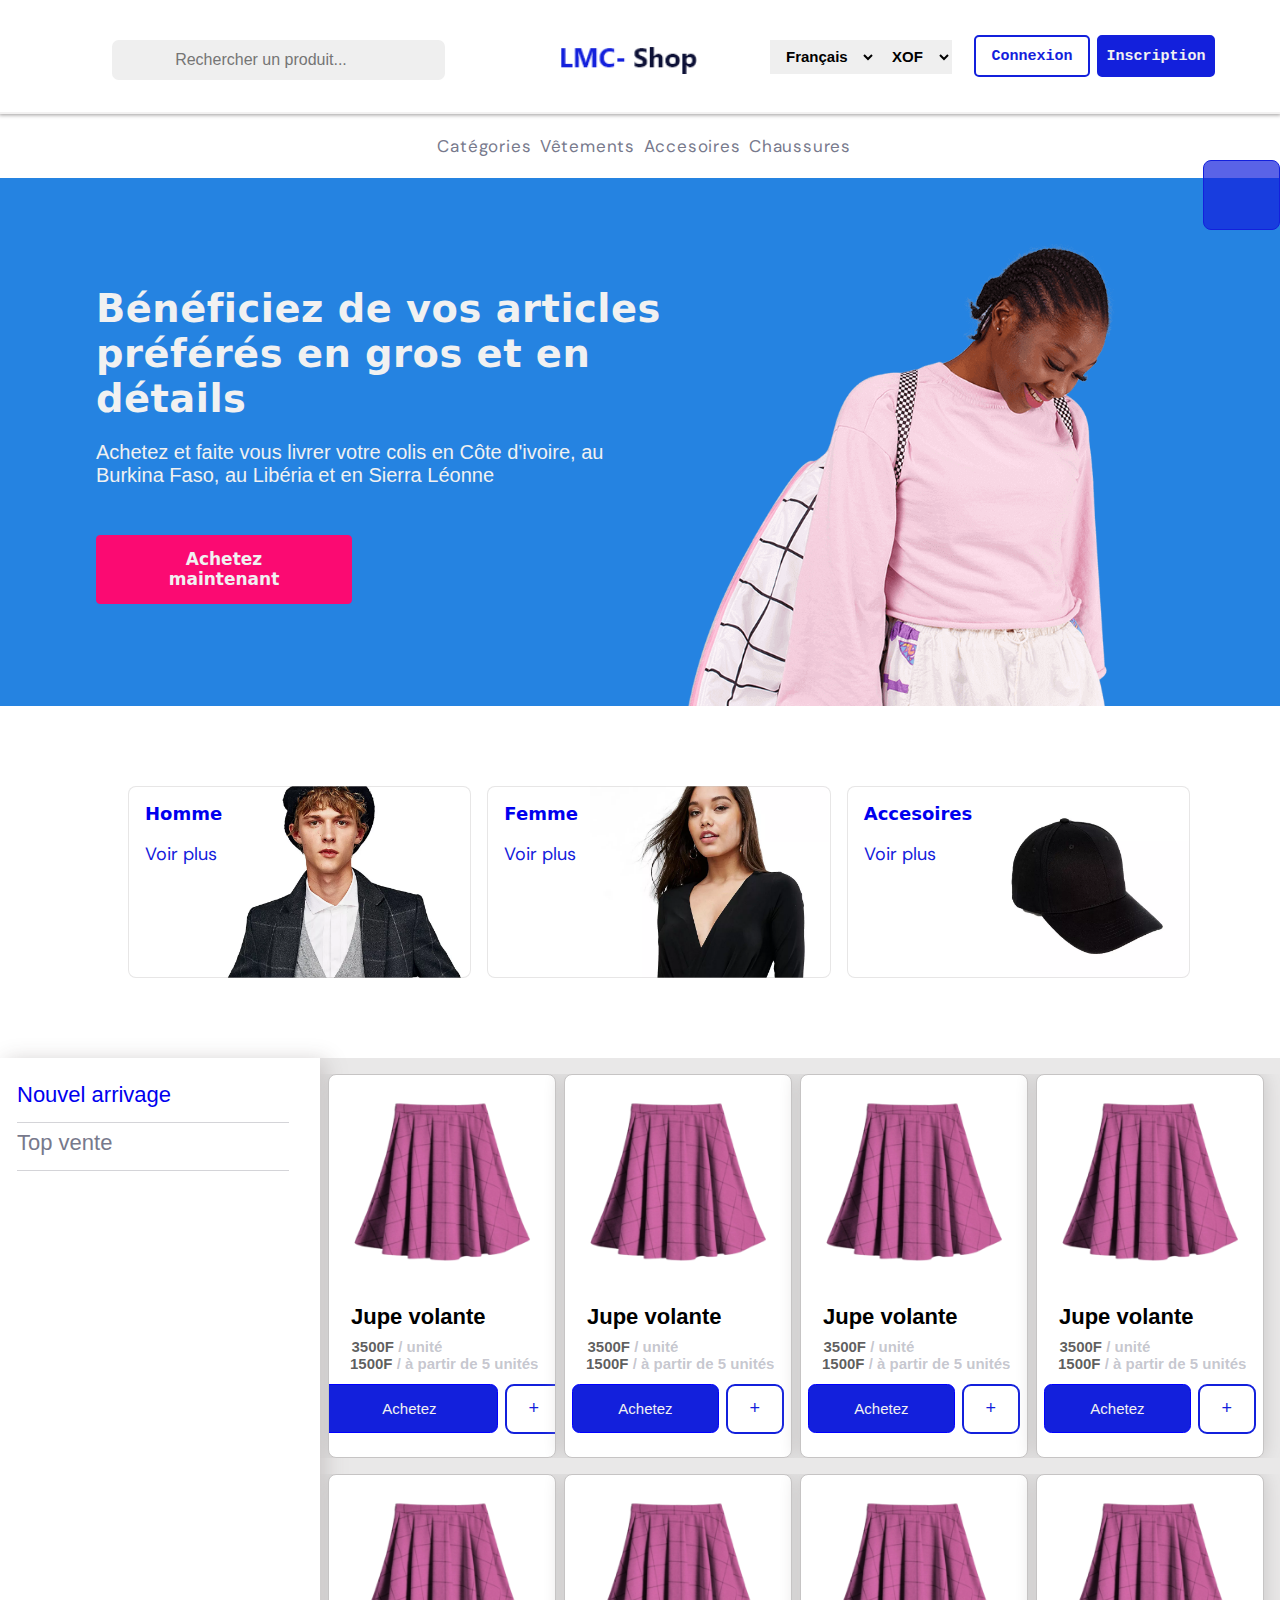
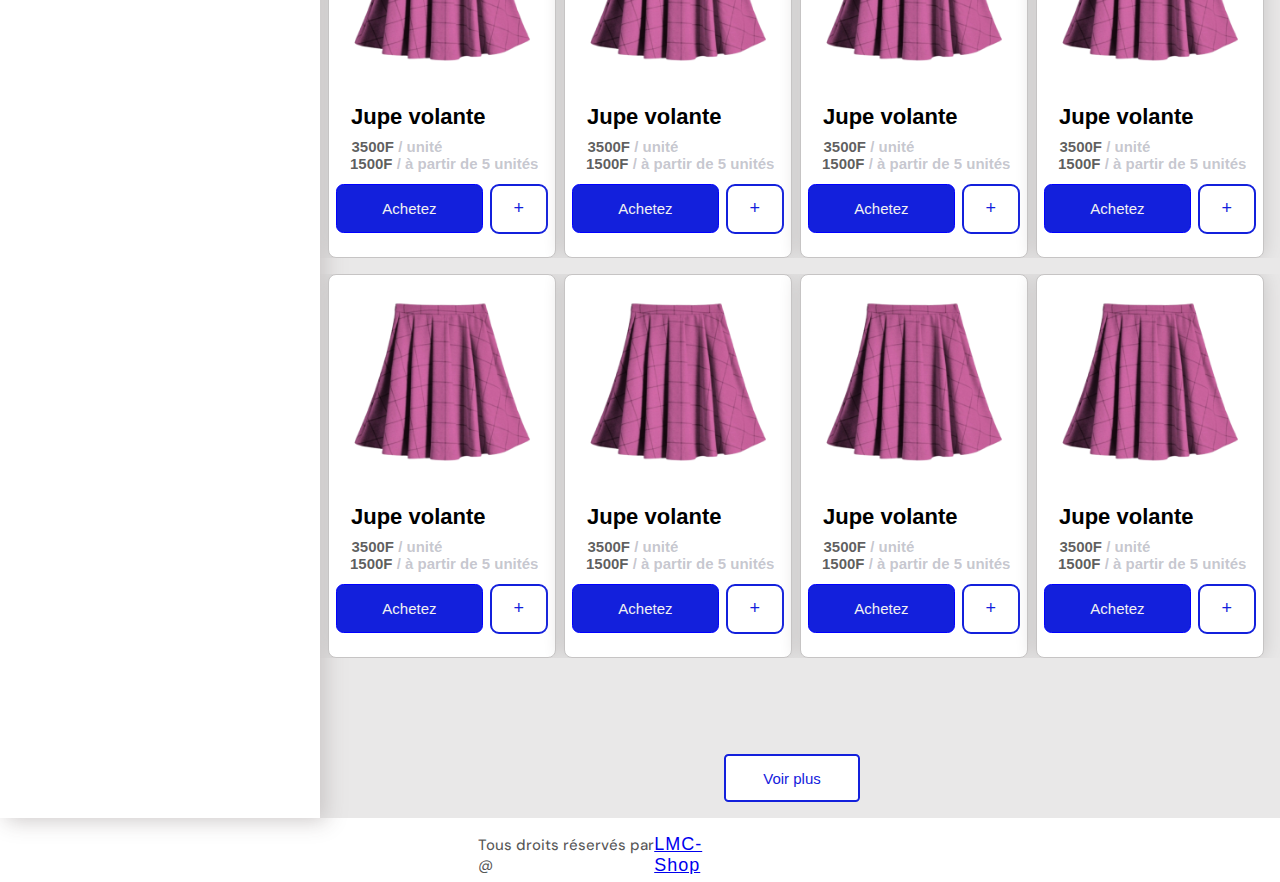
==== index.html @ c7ae3a0e "Mise a jour" ====
<!DOCTYPE html>
<html lang="en">
  <head>
    <meta charset="UTF-8" />
    <meta http-equiv="X-UA-Compatible" content="IE=edge" />
    <meta name="viewport" content="width=device-width, initial-scale=1.0" />
    <title>LMC-SHOP</title>
    <link rel="stylesheet" href="css/main.css" />
    <link rel="stylesheet" href="https://cdnjs.cloudflare.com/ajax/libs/font-awesome/6.4.0/css/all.min.css" integrity="sha512-iecdLmaskl7CVkqkXNQ/ZH/XLlvWZOJyj7Yy7tcenmpD1ypASozpmT/E0iPtmFIB46ZmdtAc9eNBvH0H/ZpiBw==" crossorigin="anonymous" referrerpolicy="no-referrer" />
  </head>
  <body class="bd">
    <section class="section-navbar">
      <div class="container">
        <div class="input-container">
           <button class="search-navbar">
            <input type="search" placeholder="Rechercher un produit...">
            <i class="fa-solid fa-magnifying-glass" style="color: #0d8ede;"></i>
           </button>
          
          
          
        </div>
        

        <div class="logo-header-container">
          <img src="icones/Groupe-1.png" alt="" srcset="" />
        </div>
        <div>
          <label for="language">
            <select id="language" class="select-box-language">
              <option value="Français">Français</option>
              <option value="Anglais">Anglais</option>
              <option value="Chinoix">Chinoix</option>
            </select>
          </label>
        </div>
        <div>
          <label for="monney">
            <select id="monney" class="select-box-monney">
              <option value="XOF">XOF</option>
              <option value="USD">USD</option>
              <option value="STR">STR</option>
            </select>
          </label>
        </div>
        <div class="header-left">
          <button class="btn-connexion"><a href="connexion.html" class="login">Connexion</a></button>
          <button class="btn-inscription">Inscription</button>
        </div>
      </div>
    </section>
    <section class="section-navbar-brand">
      <a href="fichier.html">Catégories</a>
      <a href="fichier.html">Vêtements</a>
      <a href="fichier.html">Accesoires</a>
      <a href="fichier.html">Chaussures</a>
    </section>
    <section
      class="section-header"
      style="background: url(icones/Groupe-45.png)"
    >
      <div class="section-header-title">
        <h4>Bénéficiez de vos articles préférés en gros et en détails</h4>
      </div>
      <div class="section-header-paragraph">
        <p>
          Achetez et faite vous livrer votre colis en Côte d'ivoire, au Burkina
          Faso, au Libéria et en Sierra Léonne
        </p>
      </div>
      <div class="section-header-button">
        <button class="btn-acheter">Achetez maintenant</button>
      </div>
    </section>
    <section class="section-main-top">
      <div
        class="main-top-right"
        style="
          background-image: url(images/xbanner-02.jpg.pagespeed.ic.MQuZq6F18q.webp);
        "
      >
        <div class="link-container" id="container-link">
          <a href="http://" class="link-homme" id="container-link">Homme</a>
          <a href="http://" class="link-voirplus" id="container-link"
            >Voir plus</a
          >
        </div>
      </div>
      <div
        class="main-top-center"
        style="
          background-image: url(images/xbanner-01.jpg.pagespeed.ic.Uj5FE94mgU.webp);
        "
      >
        <div class="link-container" id="container-link">
          <a href="http://" class="link-femme" id="container-link">Femme</a>
          <a href="fichier.html" class="link-voirplus" id="container-link"
            >Voir plus</a
          >
        </div>
      </div>
      <div
        class="main-top-left"
        style="
          background-image: url(images/xbanner-03.jpg.pagespeed.ic.1rqLomOaMb.webp);
        "
      >
        <div class="link-container" id="container-link">
          <a href="http://" class="link-accessoires" id="container-link"
            >Accesoires</a
          >
          <a href="http://" class="link-voirplus" id="container-link"
            >Voir plus</a
          >
        </div>
      </div>
    </section>
    <section class="section-main-center">
      <div class="main-center-right">
        <div class="NA">
          <a href="http://" class="new-arrivage">Nouvel arrivage</a>
        </div>
        <div class="TVentes">
          <a href="http://" class="top-ventes">Top vente</a>
        </div>
      </div>
      <div class="main-center-left">
        <div class="vetements-top-container">
          <div class="vetements-top-box">
            <div class="logo-vetements-container">
              <img src="images/jupe.png" alt="" class="img-jupes1" />
            </div>
            <div class="box-price">
              <p class="jupe-volante">Jupe volante</p>
              <p class="prix-unitaire">3500F <span>/ unité </span></p>
              <p class="reduction">1500F <span>/ à partir de 5 unités</span></p>

              <div class="box-price-button">
                <button class="boutton-acheter"> <a href="doc.html" class="link-acheter">Achetez</a></button>
                <button class="button-plus">+</button>
              </div>
            </div>
          </div>
          <div class="vetements-top-box">
            <div class="logo-vetements-container">
                <img src="images/jupe.png" alt="" class="img-jupes1" />
              </div>
              <div class="box-price">
                <p class="jupe-volante">Jupe volante</p>
                <p class="prix-unitaire">3500F <span>/ unité </span></p>
                <p class="reduction">1500F <span>/ à partir de 5 unités</span></p>
  
                <div class="box-price-button">
                  <button class="boutton-acheter">Achetez</button>
                  <button class="button-plus">+</button>
                </div>
              </div>
          </div>
          <div class="vetements-top-box">
            <div class="logo-vetements-container">
                <img src="images/jupe.png" alt="" class="img-jupes1" />
              </div>
              <div class="box-price">
                <p class="jupe-volante">Jupe volante</p>
                <p class="prix-unitaire">3500F <span>/ unité </span></p>
                <p class="reduction">1500F <span>/ à partir de 5 unités</span></p>
  
                <div class="box-price-button">
                  <button class="boutton-acheter">Achetez</button>
                  <button class="button-plus">+</button>
                </div>
              </div>
          </div>
          <div class="vetements-top-box">
            <div class="logo-vetements-container">
                <img src="images/jupe.png" alt="" class="img-jupes1" />
              </div>
              <div class="box-price">
                <p class="jupe-volante">Jupe volante</p>
                <p class="prix-unitaire">3500F <span>/ unité </span></p>
                <p class="reduction">1500F <span>/ à partir de 5 unités</span></p>
  
                <div class="box-price-button">
                  <button class="boutton-acheter">Achetez</button>
                  <button class="button-plus">+</button>
                </div>
              </div>
          </div>
        </div>
        <div class="vetements-center-container">
            <div class="vetements-top-box">
              <div class="logo-vetements-container">
                <img src="images/jupe.png" alt="" class="img-jupes1" />
              </div>
              <div class="box-price">
                <p class="jupe-volante">Jupe volante</p>
                <p class="prix-unitaire">3500F <span>/ unité </span></p>
                <p class="reduction">1500F <span>/ à partir de 5 unités</span></p>
  
                <div class="box-price-button">
                  <button class="boutton-acheter">Achetez</button>
                  <button class="button-plus">+</button>
                </div>
              </div>
            </div>
            <div class="vetements-top-box">
              <div class="logo-vetements-container">
                  <img src="images/jupe.png" alt="" class="img-jupes1" />
                </div>
                <div class="box-price">
                  <p class="jupe-volante">Jupe volante</p>
                  <p class="prix-unitaire">3500F <span>/ unité </span></p>
                  <p class="reduction">1500F <span>/ à partir de 5 unités</span></p>
    
                  <div class="box-price-button">
                    <button class="boutton-acheter">Achetez</button>
                    <button class="button-plus">+</button>
                  </div>
                </div>
            </div>
            <div class="vetements-top-box">
              <div class="logo-vetements-container">
                  <img src="images/jupe.png" alt="" class="img-jupes1" />
                </div>
                <div class="box-price">
                  <p class="jupe-volante">Jupe volante</p>
                  <p class="prix-unitaire">3500F <span>/ unité </span></p>
                  <p class="reduction">1500F <span>/ à partir de 5 unités</span></p>
    
                  <div class="box-price-button">
                    <button class="boutton-acheter">Achetez</button>
                    <button class="button-plus">+</button>
                  </div>
                </div>
            </div>
            <div class="vetements-top-box">
              <div class="logo-vetements-container">
                  <img src="images/jupe.png" alt="" class="img-jupes1" />
                </div>
                <div class="box-price">
                  <p class="jupe-volante">Jupe volante</p>
                  <p class="prix-unitaire">3500F <span>/ unité </span></p>
                  <p class="reduction">1500F <span>/ à partir de 5 unités</span></p>
    
                  <div class="box-price-button">
                    <button class="boutton-acheter">Achetez</button>
                    <button class="button-plus">+</button>
                  </div>
                </div>
            </div>
          </div>
        <div class="vetements-bottom-container">
            <div class="vetements-top-box">
              <div class="logo-vetements-container">
                <img src="images/jupe.png" alt="" class="img-jupes1" />
              </div>
              <div class="box-price">
                <p class="jupe-volante">Jupe volante</p>
                <p class="prix-unitaire">3500F <span>/ unité </span></p>
                <p class="reduction">1500F <span>/ à partir de 5 unités</span></p>
  
                <div class="box-price-button">
                  <button class="boutton-acheter">Achetez</button>
                  <button class="button-plus">+</button>
                </div>
              </div>
            </div>
            <div class="vetements-top-box">
              <div class="logo-vetements-container">
                  <img src="images/jupe.png" alt="" class="img-jupes1" />
                </div>
                <div class="box-price">
                  <p class="jupe-volante">Jupe volante</p>
                  <p class="prix-unitaire">3500F <span>/ unité </span></p>
                  <p class="reduction">1500F <span>/ à partir de 5 unités</span></p>
    
                  <div class="box-price-button">
                    <button class="boutton-acheter">Achetez</button>
                    <button class="button-plus">+</button>
                  </div>
                </div>
            </div>
            <div class="vetements-top-box">
              <div class="logo-vetements-container">
                  <img src="images/jupe.png" alt="" class="img-jupes1" />
                </div>
                <div class="box-price">
                  <p class="jupe-volante">Jupe volante</p>
                  <p class="prix-unitaire">3500F <span>/ unité </span></p>
                  <p class="reduction">1500F <span>/ à partir de 5 unités</span></p>
    
                  <div class="box-price-button">
                    <button class="boutton-acheter">Achetez</button>
                    <button class="button-plus">+</button>
                  </div>
                </div>
            </div>
            <div class="vetements-top-box">
              <div class="logo-vetements-container">
                  <img src="images/jupe.png" alt="" class="img-jupes1" />
                </div>
                <div class="box-price">
                  <p class="jupe-volante">Jupe volante</p>
                  <p class="prix-unitaire">3500F <span>/ unité </span></p>
                  <p class="reduction">1500F <span>/ à partir de 5 unités</span></p>
    
                  <div class="box-price-button">
                    <button class="boutton-acheter">Achetez</button>
                    <button class="button-plus">+</button>
                  </div>
                </div>
            </div>
          </div>
          <div class="main-center-left-bottom">
            <button class="boutton-bottom">Voir plus</button>

          </div>
      </div>
      </div>
       
    </section>
    <section class="section-bottom">
        <div class="section-bottom-container">
            <p class="paragraph-bottom">Tous droits réservés par @  </p>
            <span class="lmc-shop-container"><a href="http://" class="lmc-shop">LMC-Shop</a></span>
            

        </div>

    </section>
    <section class="container-bag-shopping">
      <div class="fa-3x">
        <i class="fa-solid fa-gift" style="color: #fcfcfd;"></i>
      </div>


    </section>
    

    <script src="script.js"></script>
  </body>
</html>
---- css/main.css ----
@charset "UTF-8";
@import url("https://fonts.googleapis.com/css2?family=DM+Sans:wght@400;500;700&display=swap");
* {
  margin: 0;
  padding: 0;
  box-sizing: inherit;
  scroll-behavior: smooth;
}

:root{
  --blue : #1320DC;
  --text-gray : #77798C;
  --pink : #FB0A72;
}

html {
  font-size: 62.5%;
}

::-webkit-scrollbar {
  width: .5rem;
}

/* Track */
::-webkit-scrollbar-track {
  background: #f1f1f1;
}

/* Handle */
::-webkit-scrollbar-thumb {
  background: #1320DC;
}

/* Handle on hover */
::-webkit-scrollbar-thumb:hover {
  background: rgba(19, 32, 220, 0.8);
}

body {
  font-size: 1.6rem !important;
  box-sizing: border-box;
  font-family: 'DM Sans', sans-serif !important;
  padding: 0;
  
  
}



@media screen and (max-width: 890px) {

.container{
  visibility: visible;
  display: none;
}

  .input-container{
    visibility: hidden;
  }
  
  .logo-header-container{
    border: 2px solid yellow;
    position: absolute;
    left: 0;
    display: none;
    margin-top: 1em;
    font-size: 40px;
  }

  label{
    visibility: hidden;
    display: none;
  }

  .header-left{
    position: relative;
    height: 2em;
    overflow: hidden;
    width: 50em;
    border: 2px solid red;
    margin-bottom: 0;
  }

  .btn-connexion{
    height: 1em;
    overflow: hidden;
    display: flex;
    align-items: center;
    width: 5.9em;
    justify-content: center;
    font-size: 1px;
    
    

  }
      .btn-inscription{
  height: 1em;
  overflow: hidden;
  display: flex;
  align-items: center;
  justify-content: center;
  width: 6.5em;

  

}

.section-navbar-brand{
  visibility: hidden;
  display: none;
}

.section-header{
  border: 1px solid red;
  overflow: hidden;
  width: 100%;
  font-size: 8px;
  background-size: cover;
  background-size: 100% 100%;

  
}

.section-header-title{
  position: absolute;
  margin-bottom: 20em;
  font-size: 8px;
  border: 1px solid red;
}


.section-header-paragraph{
  position: relative;
  height: 1em;
  color: red;
  border: 1px solid red;
  overflow: hidden;
  font-size: small;
}



  
}


.link-acheter{
  text-decoration: none;
  color: #f1f1f1;
  padding: 1em;
}

.link-acheter:hover{
  color: #1320DC;
}


.container{
  border-bottom: 2px solid rgba(199, 196, 196, 0.234);
  display: flex;
  overflow: hidden;
  padding: 2em;
  box-shadow: 0 0 4px 1px rgb(157, 154, 154);
}





.profil-container{
  width: 25%;
  height: 3em;
  overflow: hidden;
  display: flex;
  align-items: center;
  margin-left: 1em;
}


#profil-container{
  width: 60%;
  height: 100%;
  font-size: 16px;
  border: none;
  text-align: left;
  font-family: Verdana, Geneva, Tahoma, sans-serif;
  
}

.opt{
  font-family: Verdana, Geneva, Tahoma, sans-serif;
}


.section-main-shop{
  height: 60vh;
  overflow: hidden;
  
}

.section-container{
  display: flex;
  width: 100%;
  height: 100%;
  padding: 1em;

}


.img-container{
  border: 1px solid #b6b6ba7c;
  margin-left: 8em;
  width: 40%;
  height: 100%;
}

.images-bottom{
  height: 6em;
  display: flex;
  padding-left: 8em;
}

.little-image{
  border: 1px solid #b6b6ba7c;
  width: 8%;
  margin-left: 1em;
  border-radius: 0.2em;
}


.little-image:hover{
  background-color: #ed84b239;
  transition: all 0.3s;
  cursor: pointer;
  border: transparent;
  box-shadow: 2px 0px 14px 0px #470ae1a9;
  transform: scale(1.05);
}

.little-image-wife{
  border: 1px solid #b6b6ba7c;
  width: 8%;
  margin-left: 1em;
  border-radius: 0.2em;

}

.little-image-wife:hover{
  background-color: #ed84b239;
  transition: all 0.3s;
  cursor: pointer;
  border: transparent;
  box-shadow: 2px 0px 14px 0px #470ae184;
  transform: scale(1.05);

}


.little-image-wife img{
 object-fit: cover;
 width: 100%;
 height: 100%;

}
.little-image img{
  width: 100%;
  object-fit: cover;
}


.img-container img{
  object-fit: contain;
  width: 100%;
  height: 100%;
}

.Jupe-volonte{
  height: 70%;
  width: 40%;
  margin-left: 1em;

}

.title-jupes{
  font-size: 20px;
  font-family: Verdana, Geneva, Tahoma, sans-serif;
  font-weight: 500;
}


.price-jupes{
  font-size: 28px;
  font-family: Verdana, Geneva, Tahoma, sans-serif;
  font-weight: bold;
  color: #1320DC;
  margin-top: 0.5em;
}


.paragraph-jupes{
  font-size: 18px;
  font-weight: 100;
  color: #77798cc9;
  font-family: Verdana, Geneva, Tahoma, sans-serif;
  margin-top: 1em;
}


.italic-paragraph{
  font-size: 18px;
  font-weight: 100;
  color: #77798C;
  font-family: 'Trebuchet MS', 'Lucida Sans Unicode', 'Lucida Grande', 'Lucida Sans', Arial, sans-serif;
  margin-top: 1em;
  font-style: italic;
}


.ajoutez-au-panier-container{
  height: 8em;
  margin-top: 0.5em;
  padding-top: 1em;
}

.panier{
  background-color: #FB0A72;
  border: 2px solid #FB0A72;
  border-radius: 0.3em;
  color: white;
  font-size: 18px;
  font-family: Verdana, Geneva, Tahoma, sans-serif;
  padding: 0.5em 1.5em;
  cursor: pointer;
}

.panier:hover{
  background-color: #fff;
  border: 2px solid #FB0A72;
  color: #FB0A72;
  transition: all 0.3s;
}


.acheter{
  background-color: #1320DC;
  border: 2px solid #1320DC;
  border-radius: 0.3em;
  color: white;
  font-size: 18px;
  font-family: Verdana, Geneva, Tahoma, sans-serif;
  padding: 0.5em 2em;
  cursor: pointer;

}

.acheter:hover{
  border: 2px solid #1320DC;
  background-color: #fff;
  transition: all 0.3s;
  color: #1320DC;

}


.footer{
  border: 1px solid #b6b6ba;
  margin-top: 2em;
  height: 70vh;
  background-color: #d0d0d284;
  box-shadow: 0 0 3px 0 black;
}


.articles-connexes{
  font-family: 'Lucida Sans', 'Lucida Sans Regular', 'Lucida Grande', 'Lucida Sans Unicode', Geneva, Verdana, sans-serif;
  font-weight: bold;
  font-size: 18px;
  padding-left: 7em;
  margin-top: 2em;
}


.image-articles-connexes{
  height: 80%;
  margin-top: 1em;
  display: flex;
  padding-left: 7em;
}


.img-articles{
  border: 1px solid white;
  width: 22%;
  margin-left: 1em;
  border-radius: 0.3em;
  background-color: white;
}


.img-articles:hover{
  background-color: #ed84b239;
  transition: all 0.3s;
  cursor: pointer;
  border: transparent;
  box-shadow: 2px 0px 14px 0px #470ae1ec;
  transform: scale(1.05);
}

.box-img{
  height: 60%;
  width: 80%;
  margin: 0 auto;
  overflow: hidden;
}

.box-img img{
  width: 100%;
  object-fit: contain;
}


.footer-bottom{
  height: 4em;
  padding-left: 30em;
  padding-top: 1em;
  overflow: hidden;
}


.footer-bottom p{
  font-size: 18px;
}











.input-container{
  overflow: hidden;
  margin-left: 5em;
  width: 35%;
  display: flex;
  padding-top: 0.5em;


}

.logo-search-container{
  width: 3em;
  height: 3em;
  border-radius: 1em;
}

.logo-search-container img{
  border: 2px solid blue;
  object-fit: cover;
  width: 100%;
  height: 100%;
  border-radius: 1em;
}

.search-navbar{
  border: transparent;
  border-radius: 0.5em;
  height: 3em;
  width: 25em;
}

.input-container input{
  border: none;
  padding: 0.1em 3em;
  background-color: transparent;
  font-size: 16px;
  transition: all 0.5s;

  
}




.logo-header-container{
  width: 15%;
  
  display: flex;
  justify-content: center;
  align-items: center;
  overflow: hidden;

  
}

.logo-header-container img{
  object-fit: cover;
  width: 76%;
  cursor: pointer;

}

.header-left{
  display: flex;
  align-items: center;
  justify-content: center;
}

.btn-connexion{
  border: 2px solid var(--blue);
  padding: 0.7em 0.5em;
  border-radius: 5px;
  background-color: #fff;
  cursor: pointer ;
  font-weight: 600;
  font-size: 15px;
  color: var(--blue);
  font-family: monospace;
  margin-right: 0.5em;
  
}

.btn-connexionl{
  text-decoration: none;
  color: #1320DC;
  cursor: pointer;
  padding: 0.5em;

}



.btn-connexionl:hover{
  color: #f1f1f1;
}

.btn-connexion:hover{
  background-color: var(--blue);
  color: #f1f1f1;
  transition: all 0.4s;
  
}



.btn-inscription{
  border: 2px solid var(--blue);
  padding: 0.7em 0.5em;
  border-radius: 5px;
  background-color: var(--blue);
  cursor: pointer ;
  font-weight: 600;
  font-size: 15px;
  color: #f1f1f1;
  font-family: monospace;

}
.btn-inscription:hover{
  background-color: #f1f1f1;
  transition: all 0.4s;
  color: var(--blue);
}








.select-box-language{
  border: none;
  padding: 0.5em 0.8em;
  margin-top: 0.5em;
  cursor: pointer;
  margin-left: 5rem;
  font-weight: 550;
  font-size: 15px;
}



.select-box-monney{
  border: none;
  padding: 0.5em 0.8em;
  margin-top: 0.5em;
  cursor: pointer;
  font-weight: 550;
  font-size: 15px;
  margin-right:1.5em ;
  
}
option{
  font-family: monospace;
}



.section-navbar-brand{
  height: 4em;
  display: flex;
  justify-content: center;
  align-items: center;
}


.section-navbar-brand a{
  text-decoration: none;
  letter-spacing: 0.8px;
  margin-left: 0.5em;
  font-size: 17px;
  color: var(--text-gray);
  
}
.section-navbar-brand a:hover{
  color: blue ;
  transition:ease-in-out 0.4s;
}

.section-header{
  height: 33em;
  display: flex;
  flex-direction: column;
  justify-content: center;
  background-repeat: no-repeat;
  background-size: 100% 100%;
}

.section-header img{
  width: 100%;
  height: 100%;
  background-size: 100%;
}

.section-header-title{
  width: 45%;
  margin-left: 6em;
}


.section-header h4{
  color: #f1f1f1;
  font-size: 2.4em;
  font-family: system-ui,'Segoe UI','Open Sans', 'Helvetica Neue', sans-serif;

  letter-spacing: 0.5px;

}


.section-header-paragraph{
  width: 45%;
  margin-left: 4.8em;
  margin-top: 1em;
  font-size: 20px;
  color: #f1f1f1;
  font-family: Verdana, Geneva, Tahoma, sans-serif;
  font-weight: inherit;

}


.section-header-button{
  width: 20%;
  height: 4em;
  margin-left: 6em;
  margin-top: 3em;
}


.btn-acheter{
  border: 1px solid var(--pink);
  padding: 0.8em 2.5em;
  border-radius: 4px;
  background-color: var(--pink);
  cursor: pointer;
  font-size: 17px;
  font-weight: bolder;
  color: #f1f1f1;
  font-family: system-ui,'Segoe UI','Open Sans', 'Helvetica Neue', sans-serif;
  
  

}



.btn-acheter:hover{
  background-color: #f1f1f1;
  color: var(--pink);
  transition: all 0.4s;
}




.section-main-top{
  height: 22em;
  display: flex;
  padding: 3em;
  padding-top: 5em;
  overflow: hidden;
  background-color:white;
  scroll-padding-top: 20px;


}

.connexion{
  text-decoration: none;
  border: none;
  background-color: transparent;
  padding: 0.7em;
}

.connexion:hover{
  color: #f1f1f1;
  
}


.main-top-right{
  border: 1px solid rgba(194, 192, 192, 0.393);
  width: 29%;
  height: 12em;
  overflow: hidden;
  background-size: 100%;
  background-position-y: -2em;
  background-repeat: no-repeat;
  cursor: pointer;
  border-radius: 0.5em;
  margin-left: 5em;

  
}

.container-bag-shopping{
  border: 1px solid #1320DC;
  width: 6%;
  height: 70px;
  background-color: #1320dcb2;
  border-radius: 0.5em;
  position: absolute;
  position: fixed;
  top: 0;
  right: 0;
  z-index: 10;
  display: flex;
  align-items: center;
  justify-content: center;
  overflow: hidden;
  transition: ease-in 0.1s;
  margin-top: 10em;
  cursor: pointer;


}




.section-main-center{
  width: 100%;
  height: 85em;
  display: flex;
}



.link-homme{
  text-decoration: none;
  font-size: 18px;
  font-weight: bold;
  font-family: system-ui,'Segoe UI','Open Sans', 'Helvetica Neue', sans-serif;
  

}

.link-femme{
  text-decoration: none;
  font-size: 18px;
  font-weight: bold;
  font-family: system-ui,'Segoe UI','Open Sans', 'Helvetica Neue', sans-serif;
  

}
.link-accessoires{
  text-decoration: none;
  font-size: 18px;
  font-weight: bold;
  font-family: system-ui,'Segoe UI','Open Sans', 'Helvetica Neue', sans-serif;
  

}

.link-container{
  height: 100%;
  display: flex;
  flex-direction: column;
  padding: 1em;
}


.link-voirplus{
  margin-top: 1em;
  font-size: 18px;
  display: inline-flex;
  text-decoration: none;
  color: #1320DC;
}






.link-container:hover{
  background-color: #1320dc5d;
  transition: all 0.5s;
  text-decoration: none;
  text-decoration-color: #f1f1f1;
  border: none;
}


.main-top-center{
  border: 1px solid rgba(194, 192, 192, 0.393);
  width: 29%;
  height: 12em;
  overflow: hidden;
  background-size: 100%;
  background-position-y: -2em;
  background-repeat: no-repeat;
  cursor: pointer;
  margin-left: 1em;
  border-radius: 0.5em;
  
}

.main-top-left{
  border: 1px solid rgba(194, 192, 192, 0.393);
  width: 29%;
  height: 12em;
  overflow: hidden;
  background-size: 100%;
  background-position-y: -2em;
  background-repeat: no-repeat;
  cursor: pointer;
  border-radius: 0.5em;
  margin-left: 1em;

  
}

.main-center-right{
  border: 1px solid transparent;
  width: 25%;
  height: 100%;
  overflow: hidden;
  padding: 1em;
  box-shadow:rgba(203, 199, 199, 0.94) 6px 3px 20px 0px;
}


.new-arrivage{
  font-size: 22px;
  text-decoration: none;
  font-weight: 500;
  font-family: Verdana, Geneva, Tahoma, sans-serif;
  

}


.top-ventes{
  font-size: 22px;
  text-decoration: none;
  font-weight: 500;
  font-family: Verdana, Geneva, Tahoma, sans-serif;
  color: var(--text-gray);

}


.NA{
  display: flex;
  align-items: center;
  border-bottom: 1.5px solid #9fa0a873;
  height: 3em;
  padding-bottom: 0.5em;
  width: 95%;
}


.TVentes{
  display: flex;
  align-items: center;
  border-bottom: 1.5px solid #9fa0a873;
  height: 3em;
  padding-bottom: 0.5em;
  width: 95%;

}


.main-center-left{
  display: flex;
  flex-direction: column;
  width: 75%;
  background-color: rgba(198, 196, 196, 0.387);
  
}

.main-center-left-bottom{
  height: 9em;
  width: 95%;
  margin-left: 1em;
  margin-top: 1em;
  padding-bottom: 1em;
  display: flex;
  align-items: end;
  justify-content: center;
}


.boutton-bottom{
padding: 0.9em 2.5em;
font-size: 15px;
border-radius: 0.3em;
border: 2px solid #1320DC;
color: #1320DC;
font-family: Verdana, Geneva, Tahoma, sans-serif;
cursor: pointer;
background-color: #fff;
}


.boutton-bottom:hover{
  background-color: #1320DC;
  color: #fff;
  transition: all 0.7s;
}


.vetements-top-container{
  height: 24em;
  width: 100%;
  display: flex;
  overflow: hidden;
  padding-right: 1em;
  margin-top: 1em;
  background-color: transparent;
}



.vetements-center-container{
  height: 24em;
  width: 100%;
  display: flex;
  overflow: hidden;
  padding-right: 1em;
  margin-top: 1em;
  background-color: transparent;
}

.vetements-bottom-container{
  height: 24em;
  width: 100%;
  display: flex;
  overflow: hidden;
  padding-right: 1em;
  margin-top: 1em;
  background-color: transparent;
  border: transparent;
}







.vetements-top-box{
  border: 1px solid rgb(198, 196, 196);
  width: 30em;
  overflow: hidden;
  margin-left: 0.5em;
  border-radius: 0.5em;
  box-shadow: 0 0 20px 0px rgb(198, 196, 196);
  background-color: white;
}


.logo-vetements-container{
  width: 100%;
  height: 60%;
  overflow: hidden;
  box-shadow: 0 0 0px 0px #b6b6ba;
  
  
  
}

.vetements-top-box:hover{
  background-color: #ed84b239;
  transition: all 0.3s;
  cursor: pointer;
  transform: matrix3d(100);
}
.img-jupes1{
  object-fit: cover;
  width: 100%;
}


.box-price{
  height: 40%;
  font-family: 'Segoe UI', Tahoma, Geneva, Verdana, sans-serif;
  overflow: hidden;
}



.jupe-volante{
  font-weight: bolder;
  font-size: 22px;
  font-family: 'Segoe UI', Tahoma, Geneva, Verdana, sans-serif;
  margin-left: 1em;
  

  
}


.prix-unitaire{
  margin-top: 0.5em;
  margin-left: 1.5em;
  color: rgba(0, 0, 0, 0.634);
  font-weight: bolder;
  font-size: 15px;
  
  
}

.reduction{
  color: rgba(0, 0, 0, 0.648);
  font-weight: bolder;
  font-size: 15px;
  margin-left: 1.4em;
}

span{
  color: #77798c6d;
  font-family: 'Gill Sans', 'Gill Sans MT', Calibri, 'Trebuchet MS', sans-serif;

  

}

.box-price-button{
  display: flex;
  align-items: center;
  justify-content: center;
  margin-top: 12px;
  margin-right: 9em;
  overflow: hidden;
  width: 100%;
  
}


.boutton-acheter{
  padding: 1em 3em;
  font-size: 15px;
  font-family: 'Gill Sans', 'Gill Sans MT', Calibri, 'Trebuchet MS', sans-serif;
  color: #f1f1f1;
  background-color: #1320DC;
  border: 1px solid blue;
  border-radius: 0.5em;
  margin-right: 0.5em;
  box-shadow: 0 0 0 white;

}



.boutton-acheter:hover{
  background-color: #fff;
  color: #1320DC;
  transition: all 0.3s;
  cursor: pointer;
  border: 1px solid #1320DC;
  transform: translate3d(10px);
}


.button-plus{
  padding: 0.7em 1.2em;
  background-color: white;
  border: 2px solid #1320DC;
  border-radius: 0.5em;
  color: #1320DC;
  font-size: 18px;

}


.button-plus:hover{
  background-color: #1320DC;
  transition: all 0.5s;
  color: #f1f1f1;
  cursor: pointer;
}



.section-bottom{
  height: 4em;
  display: flex;
  justify-content: center;
  align-items: center;
}

.section-bottom-container{
  width: 30%;
  height: 3em;
  overflow: hidden;
  display: flex;
  align-items: center;
  justify-content: space-evenly;
  
}


.paragraph-bottom{
  font-size: 15px;
  font-weight: 500;
  margin-bottom: 1em;
  margin-top: 1.7em;
  margin-left: 2em;
  color: rgba(0, 0, 0, 0.663);
}

.lmc-shop{
  font-size: 18px;
  letter-spacing: 1px;
  font-weight: lighter;
}


.lmc-shop-container{
  margin-right: 5.8em;
  margin-top: 0.6em;

}


.Form-connexion-container{
  height: 100vh;
  width: 100%;
  position: absolute;
  position: fixed;
  top: 0;
  background-color: rgba(0, 0, 0, 0.571);
  z-index: 5;
  display: flex;
  align-items: center;
  justify-content: center;
  overflow: hidden;
  transition: ease-in 0.1s;
  visibility: visible;
  
}

.login{
  text-decoration: none;
  padding: 0.5em;
  color: #1320DC;
}



.login:hover{
  color: white;
}

.translate-connexion{
  display: flex;
  transform: translate3d(10px);
}


.formulaire-connexion{
  height: 30em;
  width: 40%;
  border-radius: 0.5em;
  background-color: white;
  display: flex;
  flex-direction: column;
  overflow: scroll;
}





.navbar-login{
  border-bottom: 1px solid #b6b6ba;
  height: 4em;
  width: 95%;
  margin-left: 0.8em;
  display: flex;
  align-items: center;
  position: relative;
  justify-content: space-around;
}


.navbar-login p{
  font-size: 17px;
  font-weight: 500;
  color: #000000cc;
  

}


.inscrivez-vous{
  height: 2.65em;
  display: flex;
  align-items: center;
  
}

.inscrivez-vous p{
  font-size: 17px;
  margin-left: 1.5em;
}


.inscrivez-vous-link{
  text-decoration: none;
  color: #FB0A72;
  font-weight: bold;
}


.box-boutton-connexion{
  height: 5em;
  overflow: hidden;
  display: flex;
  align-items: center;
  justify-content: center;
}


.connexion-google{
  padding: 1em 2em;
  border-radius: 0.5em;
  font-size: 14px;
  border: transparent;
  box-shadow: 0 0 7px 0px black;
  font-weight: 600;
  cursor: pointer;
}

.connexion-facebook{
  padding: 1em 2em;
  border-radius: 0.5em;
  font-size: 14px;
  border: transparent;
  box-shadow: 0 0 7px 0px black;
  background-color: #1377dcca;
  color: #f1f1f1;
  font-weight: 600;
  margin-left: 2rem;
  cursor: pointer;

}


.border-container{
  display: flex;
  overflow: hidden;
}

.border-left{
  margin-top: 0.7em;
  margin-left: 0.7em;
  border-top: 2px solid #b6b6ba;
  width: 15%;
}

.border-right{
  border-top: 2px solid #b6b6ba;
  width: 15%;
  margin-left: 9.8em;
  margin-top: 0.7em;
  margin-right: 0.8em;
}




.form-container{
  height: 8em;
  display: flex;
  flex-direction: column;
  width: 80%;
  margin-left: 2.2em;
  margin-top: 0.2em;
}


.formulaire-de-connexion{
  display: flex;
  flex-direction: column;
}


.input-password{
  padding: 1em;
  border: 1px solid #b6b6ba;
  border-radius: 0.3em;
  font-size: 15px;
  font-family: Verdana, Geneva, Tahoma, sans-serif;
  font-weight: 500;


  
}


.input-email{
  margin-bottom: 0.8em;
  padding: 1em;
  border: 1px solid #b6b6ba;
  border-radius: 0.3em;
  font-size: 15px;
  font-family: Verdana, Geneva, Tahoma, sans-serif;
  font-weight: 500;

}


.se-connecter{
  width: 80%;
  margin-left: 2.4em;
  height: 3em;
  font-size: 15px;
  font-family: Verdana, Geneva, Tahoma, sans-serif;
  background-color: #1320DC;
  border: 1px solid #1320DC;
  border: none;
  color: #f1f1f1;
  border-radius: 0.3em;
}


.se-connecter:hover{
  background-color: #f1f1f1;
  color: #1320DC;
  transition: all 0.3s;
  border: 1px solid #1320DC;
  font-weight: bold;
  cursor: pointer;
}


.password-forget{
  text-decoration: none;
  color: #FB0A72;
  font-size: 15px;
  font-weight: bold;
  margin-top: 1em;
  margin-left: 2.5em;
}


.section-main{
  border: 1px solid #dfdfe2b5;
  height: 250vh;
  background-color: #dfdfe2b5;
  display: flex;
  flex-direction: column;
  
}


.box-vetement-container{
  border: 1px solid #dfdfe2b5;
  width: 82.5%;
  margin: 0 auto;
  margin-top: 5em;
  height: 20em;
  border-radius: 0.6em;
  background-size: 100%;
  background-repeat: no-repeat;
}

.box-vetement{
  
  height: 100%;
  border-radius: 0.6em;
  background-color: #0000007c;
  display: flex;
  align-items: center;
  justify-content: center;

}

.box-vetement p{
  font-size: 40px;
  color: #f1f1f1;
  font-weight: bolder;
}


.jupes-container{
  width: 85%;
  margin: 0 auto;
  height: 200vh;
  border-radius: 0.6em;
  margin-top: 3em;
  padding: 1em;
  overflow: hidden;
}


.jupes-top{
  height: 30%;
  margin-bottom: 1.5em;
  display: flex;
  justify-content: space-between;
}

.jupes-center{
  height: 30%;
  margin-bottom: 1.5em;
  display: flex;
  justify-content: space-between;
}

.jupes-bottom{
  height: 30%;
  margin-bottom: 1.5em;
  display: flex;
  justify-content: space-between;
}


.box-jupes{
  border: 1px solid white;
  width: 24%;
  border-radius: 0.6em;
  overflow: hidden;
  background-color: white;
  box-shadow: 0 0 4px 0px #00000057;
  
}

.box-jupes:hover{
  background-color: #ed84b239;
  transition: all 0.3s;
  cursor: pointer;
  border: transparent;
  box-shadow: 2px 0px 14px 0px #470ae1ec;
  transform: scale(1.05);
}





.logo-vetement-box{
  height: 60%;
  border-top-right-radius: 0.6em;
  border-top-left-radius: 0.6em;
}


.logo-vetement-box img{
  width: 100%;
  height: 100%;
  object-fit: cover;
}



.price-container{
  padding-left: 1em;
}


.btn-voir-plus{
  margin-left: 38em;
  margin-top: 2em;
  padding: 1em 2.5em;
  border: 1px solid #1320DC;
  border-radius: 0.5em;
  color: #1320DC;
  font-size: 13px;
  font-weight: 600;
}


.btn-voir-plus:hover{
  transition: all 0.5s;
  background-color: #1320DC;
  color: white;
  font-size: 13px;
  font-weight: 600;
  cursor: pointer;
  box-shadow: 2px 0px 14px 0px #470ae1ec;
  transform: scale(1.05);
}


.btn-voir-plus:active{
  transform: scaleX(2);
}


footer{
  border: transparent;
  height: 4em;
  display: flex;
  align-items: center;
  justify-content: center;
  box-shadow: 0 0 11px #77798C;
}


.LMC-shopping{
  text-decoration: none;
  color:#1320DC ;
}






.close{
  display: inline-block;
  content: "\00d7"; /* This will render the 'X' */
  font-size: 35px;
  font-weight: 500;
  color: #1320DC;
  margin-left: 7.5em;
  border: none;
  cursor: pointer;
  }


  .close:hover{
    color: red;
    transition: ease-in 0.2s;
  }

  .btn-connexion-link{
    border: none;
    background-color: transparent;
    color: #1320DC;
    text-decoration: none;

  }

  
  .btn-connexion-link:hover{
    transition: all 0.2s;
    background-color: transparent;
    color: #f1f1f1;
  }
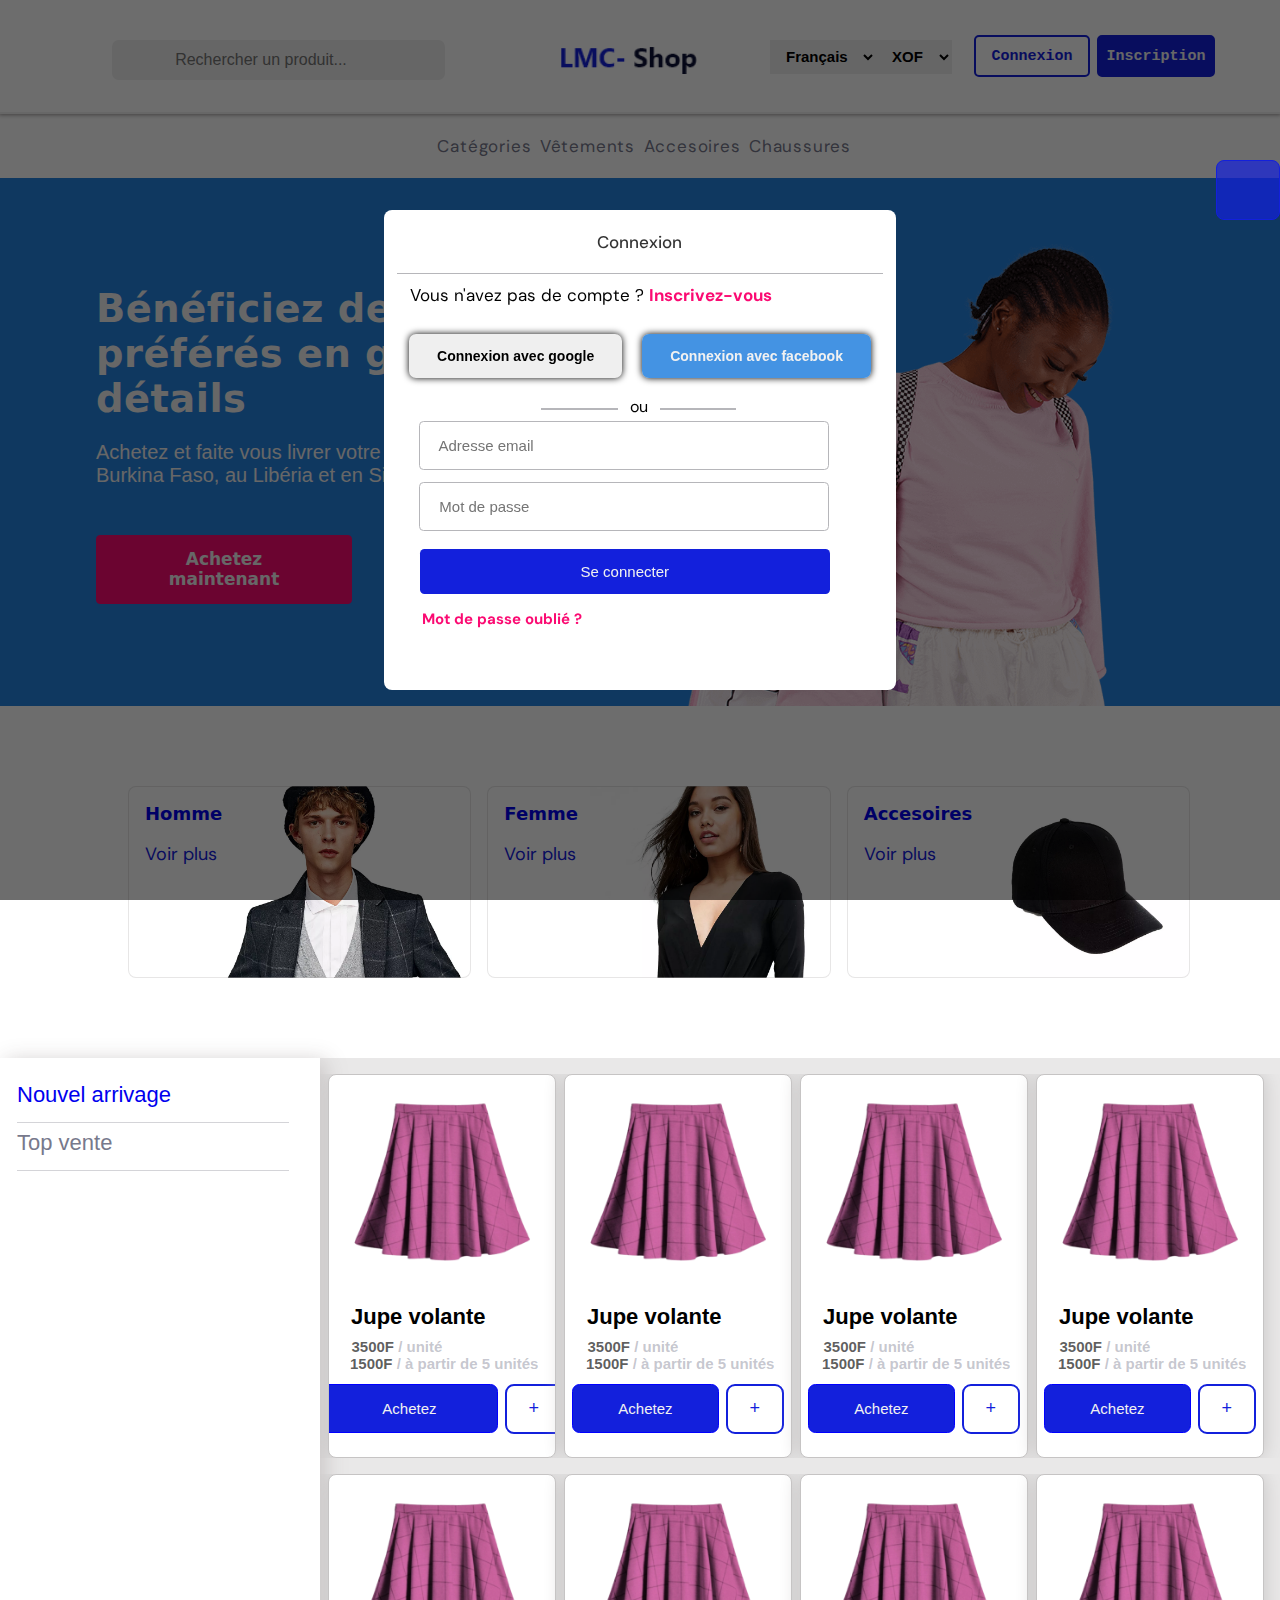
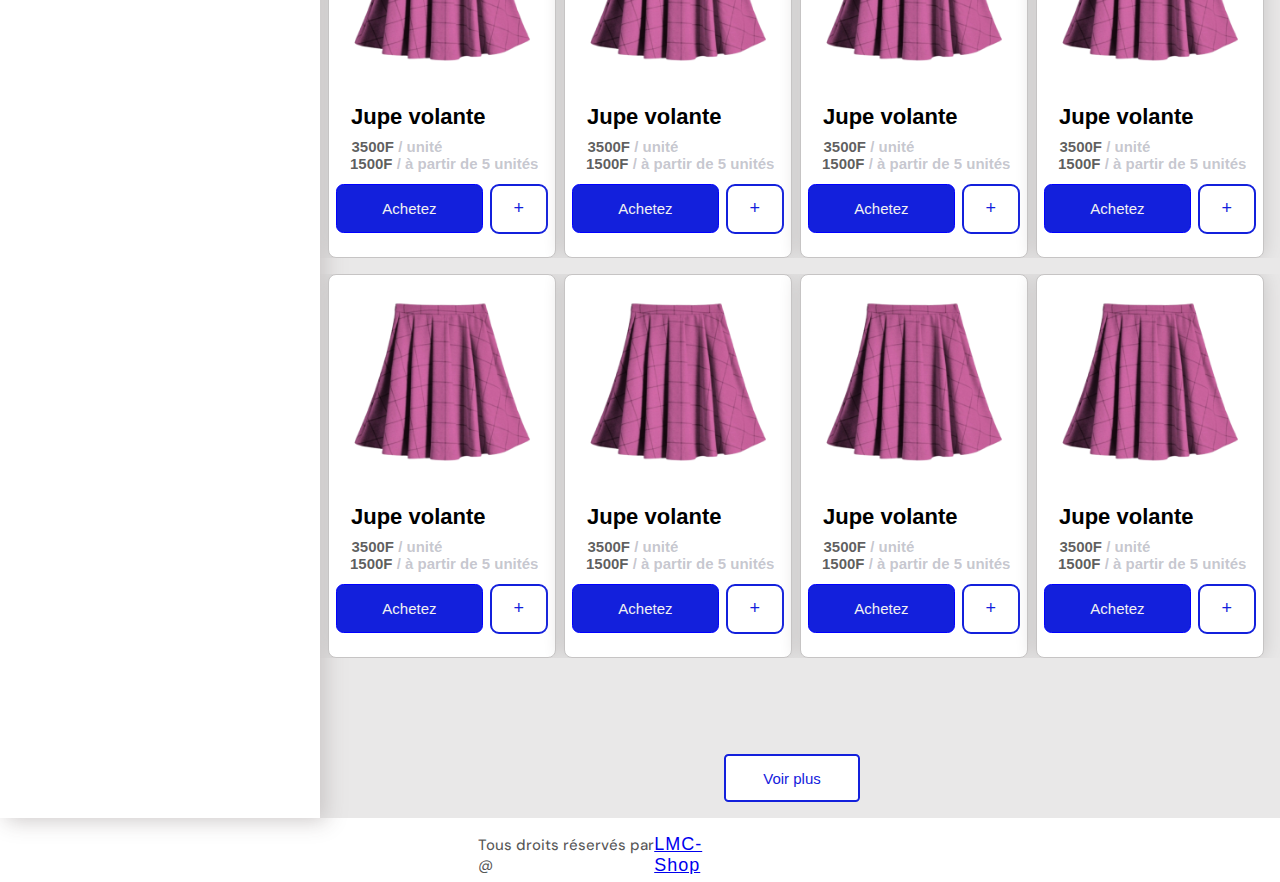
==== commit 426d1cb4: "maj" ====
--- a/index.html
+++ b/index.html
@@ -4,7 +4,7 @@
     <meta charset="UTF-8" />
     <meta http-equiv="X-UA-Compatible" content="IE=edge" />
     <meta name="viewport" content="width=device-width, initial-scale=1.0" />
-    <title>LMC-SHOP</title>
+    <title>LMC-SHOP Final</title>
     <link rel="stylesheet" href="css/main.css" />
     <link rel="stylesheet" href="https://cdnjs.cloudflare.com/ajax/libs/font-awesome/6.4.0/css/all.min.css" integrity="sha512-iecdLmaskl7CVkqkXNQ/ZH/XLlvWZOJyj7Yy7tcenmpD1ypASozpmT/E0iPtmFIB46ZmdtAc9eNBvH0H/ZpiBw==" crossorigin="anonymous" referrerpolicy="no-referrer" />
   </head>
@@ -335,8 +335,44 @@
 
 
     </section>
-    
-
+    <div class="Form-connexion-container">
+      <div class="formulaire-connexion">
+        <div class="navbar-login">
+          <p>Connexion</p>
+
+        </div>
+        <div class="inscrivez-vous">
+          <p>Vous n'avez pas de compte ?  <a href="" class="inscrivez-vous-link">Inscrivez-vous</a></p>
+          
+
+        </div>
+        <div class="box-boutton-connexion">
+          <button class="connexion-google"><i class="fa-brands fa-google-plus-g" style="color: #e10552;"></i>
+            Connexion avec google</button>
+          <button class="connexion-facebook"><i class="fa-brands fa-facebook" style="color: white;"></i>
+            Connexion avec facebook</button>
+
+        </div>
+        <div class="border-container">
+          <div class="border-right"></div> ou <div class="border-left"></div>
+        </div>
+        <div class="form-container">
+          <form action="#" class="formulaire-de-connexion">
+            <input type="email" placeholder=" Adresse email" class="input-email">
+            <input type="password" placeholder=" Mot de passe" class="input-password">
+          </form>
+        </div>
+
+        <button class="se-connecter">Se connecter</button>
+        <a href="http://" class="password-forget">Mot de passe oublié ?</a>
+        
+        
+        
+        
+
+      </div>
+    
+    </div>
     <script src="script.js"></script>
   </body>
 </html>
--- a/css/main.css
+++ b/css/main.css
@@ -739,8 +739,8 @@
 
 .container-bag-shopping{
   border: 1px solid #1320DC;
-  width: 6%;
-  height: 70px;
+  width: 5%;
+  height: 60px;
   background-color: #1320dcb2;
   border-radius: 0.5em;
   position: absolute;
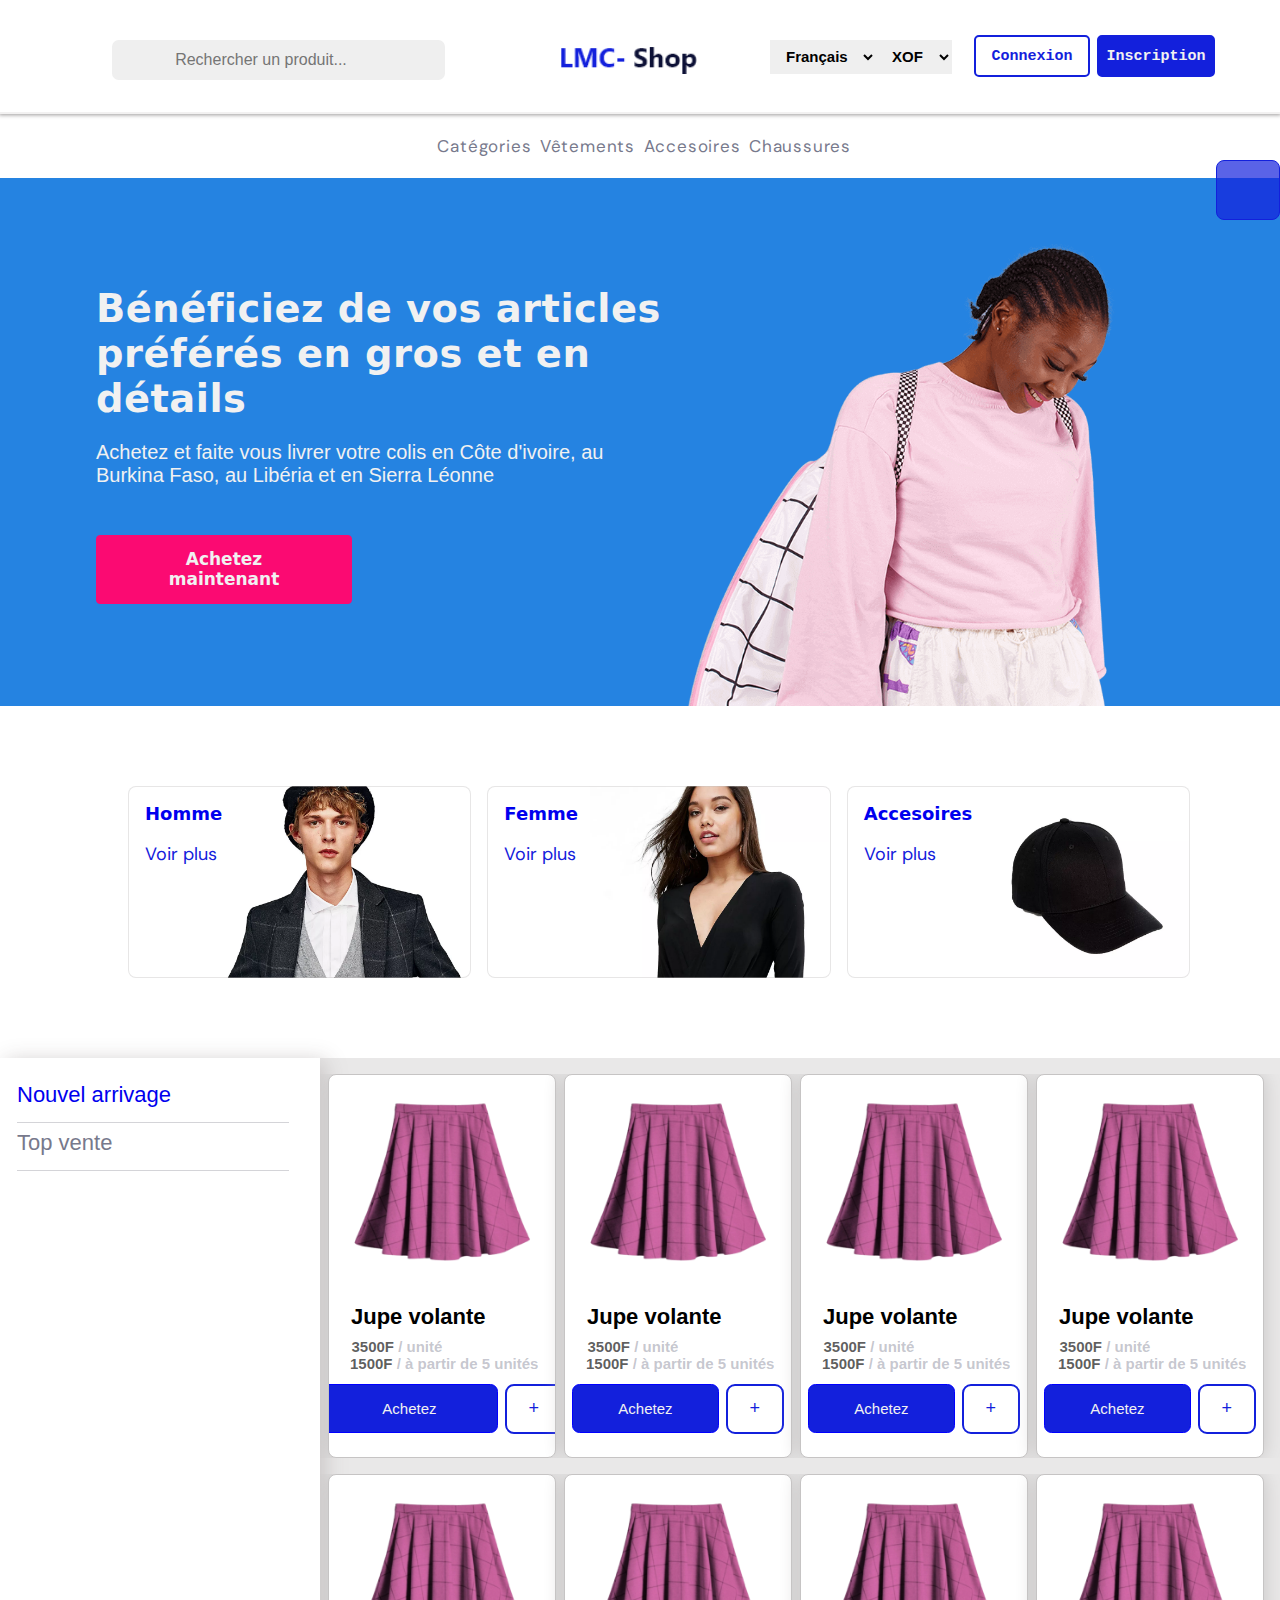
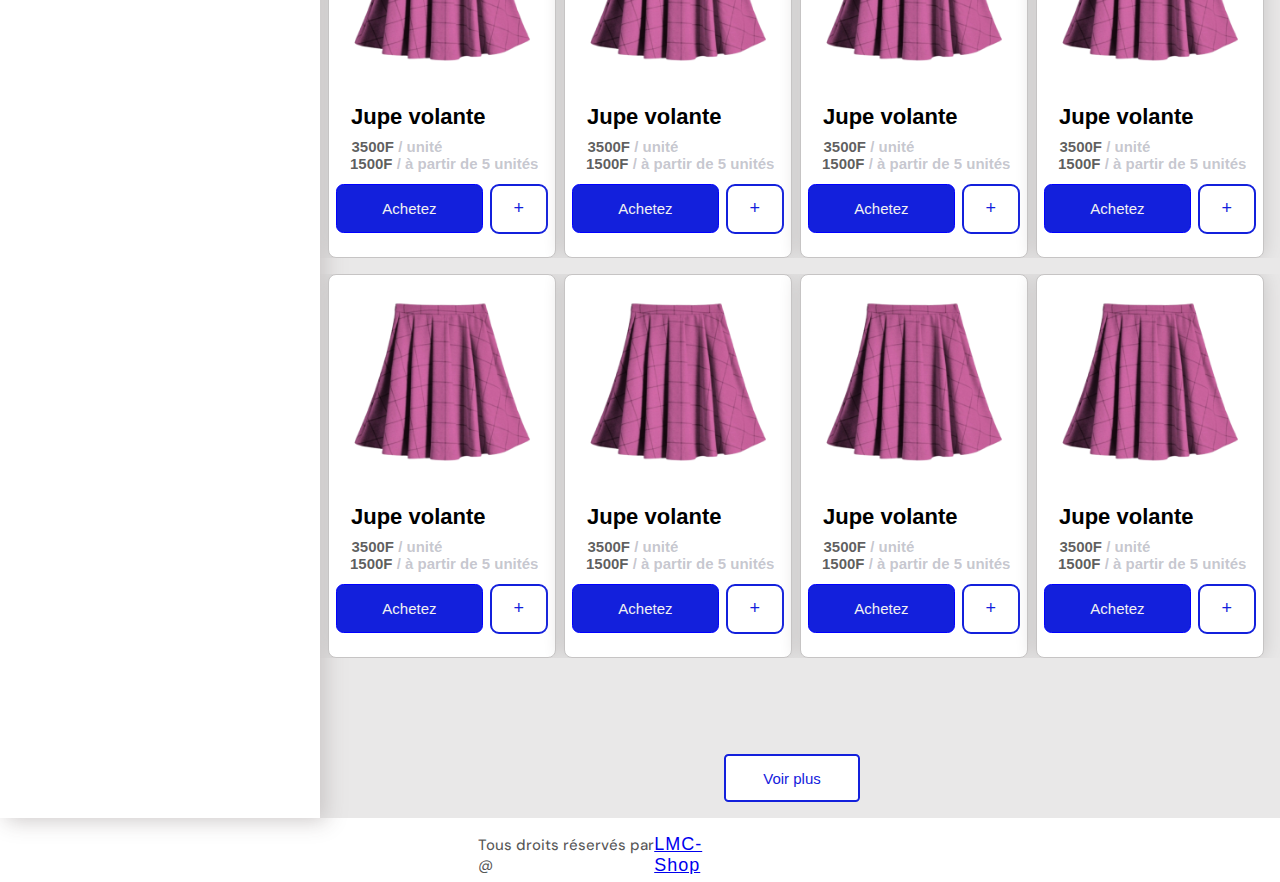
==== commit c4b213e1: "Mise a jour" ====
--- a/index.html
+++ b/index.html
@@ -335,44 +335,6 @@
 
 
     </section>
-    <div class="Form-connexion-container">
-      <div class="formulaire-connexion">
-        <div class="navbar-login">
-          <p>Connexion</p>
-
-        </div>
-        <div class="inscrivez-vous">
-          <p>Vous n'avez pas de compte ?  <a href="" class="inscrivez-vous-link">Inscrivez-vous</a></p>
-          
-
-        </div>
-        <div class="box-boutton-connexion">
-          <button class="connexion-google"><i class="fa-brands fa-google-plus-g" style="color: #e10552;"></i>
-            Connexion avec google</button>
-          <button class="connexion-facebook"><i class="fa-brands fa-facebook" style="color: white;"></i>
-            Connexion avec facebook</button>
-
-        </div>
-        <div class="border-container">
-          <div class="border-right"></div> ou <div class="border-left"></div>
-        </div>
-        <div class="form-container">
-          <form action="#" class="formulaire-de-connexion">
-            <input type="email" placeholder=" Adresse email" class="input-email">
-            <input type="password" placeholder=" Mot de passe" class="input-password">
-          </form>
-        </div>
-
-        <button class="se-connecter">Se connecter</button>
-        <a href="http://" class="password-forget">Mot de passe oublié ?</a>
-        
-        
-        
-        
-
-      </div>
-    
-    </div>
     <script src="script.js"></script>
   </body>
 </html>
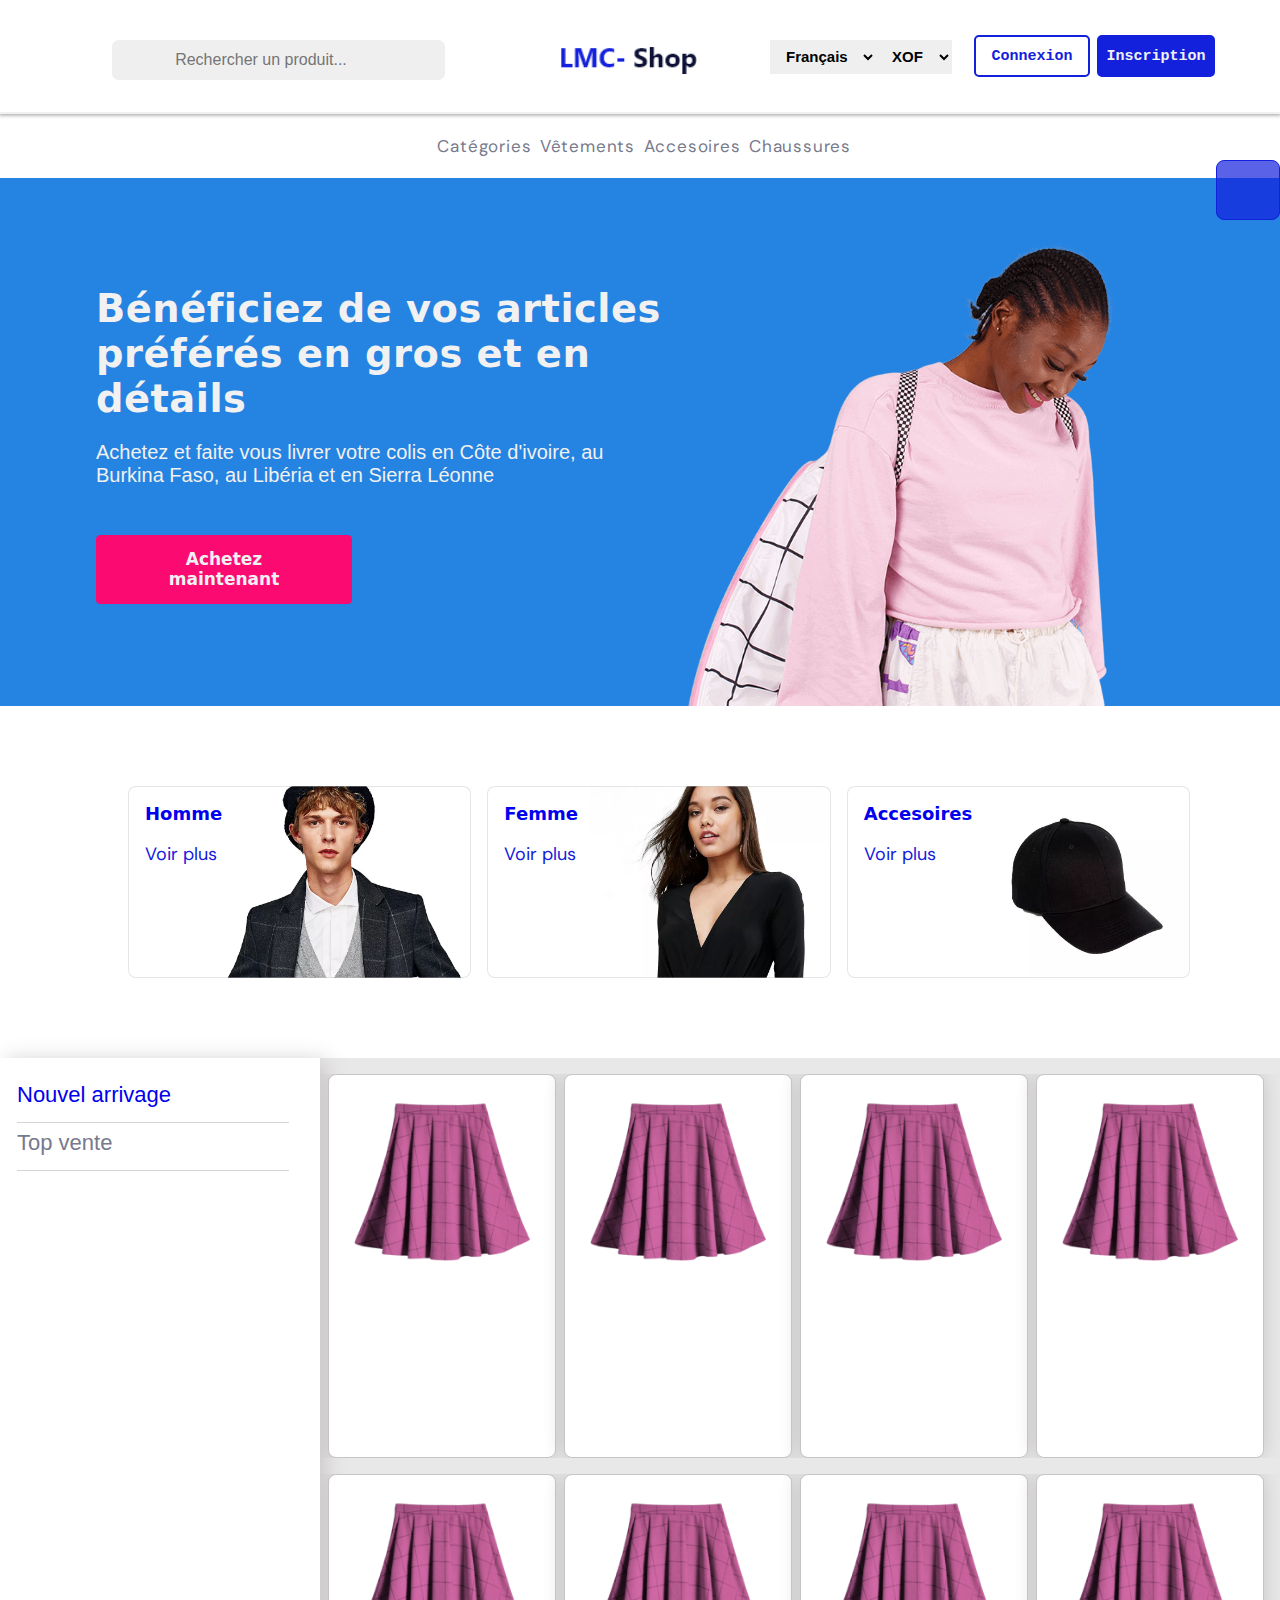
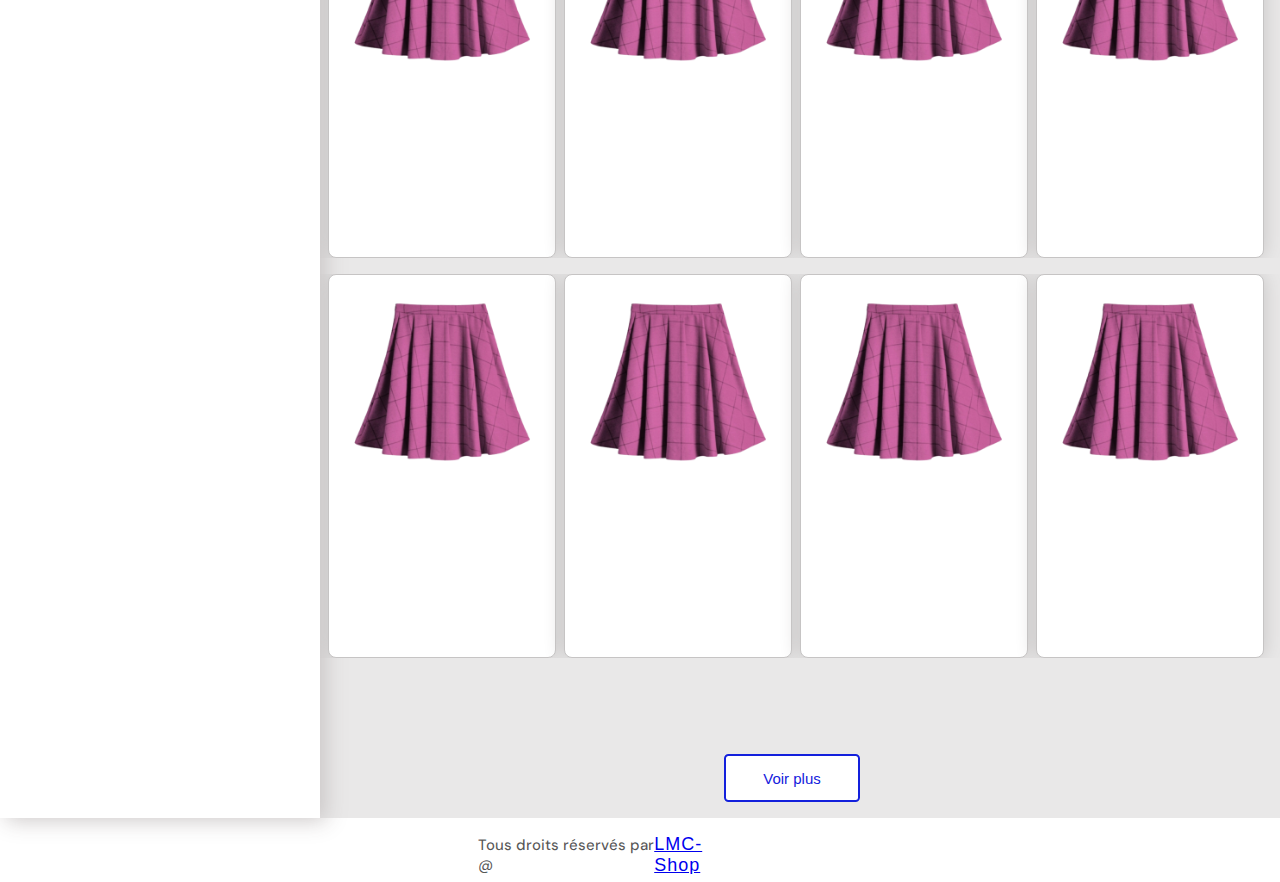
==== commit 1c444141: "Mise a jour 24 Mai" ====
--- a/index.html
+++ b/index.html
@@ -52,7 +52,7 @@
     <section class="section-navbar-brand">
       <a href="fichier.html">Catégories</a>
       <a href="fichier.html">Vêtements</a>
-      <a href="fichier.html">Accesoires</a>
+      <a href="accesoire.html">Accesoires</a>
       <a href="fichier.html">Chaussures</a>
     </section>
     <section
@@ -136,7 +136,7 @@
               <p class="reduction">1500F <span>/ à partir de 5 unités</span></p>
 
               <div class="box-price-button">
-                <button class="boutton-acheter"> <a href="doc.html" class="link-acheter">Achetez</a></button>
+                <button class="boutton-acheter">Achetez</button>
                 <button class="button-plus">+</button>
               </div>
             </div>
@@ -336,5 +336,9 @@
 
     </section>
     <script src="script.js"></script>
+
+    <section class="accessoire-box">
+
+    </section>
   </body>
 </html>
--- a/css/main.css
+++ b/css/main.css
@@ -142,6 +142,7 @@
 
   
 }
+
 
 
 .link-acheter{
@@ -997,7 +998,7 @@
 
 .logo-vetements-container{
   width: 100%;
-  height: 60%;
+  height: 100%;
   overflow: hidden;
   box-shadow: 0 0 0px 0px #b6b6ba;
   
@@ -1010,6 +1011,7 @@
   transition: all 0.3s;
   cursor: pointer;
   transform: matrix3d(100);
+  border: 4px solid red;
 }
 .img-jupes1{
   object-fit: cover;
@@ -1089,12 +1091,13 @@
 
 
 .boutton-acheter:hover{
-  background-color: #fff;
-  color: #1320DC;
+  background-color: #ffffffd0;
+  color: #1320dcd2;
   transition: all 0.3s;
   cursor: pointer;
-  border: 1px solid #1320DC;
+  border: 1px solid #1320dccd;
   transform: translate3d(10px);
+  visibility: visible;
 }
 
 
@@ -1175,6 +1178,9 @@
   visibility: visible;
   
 }
+
+
+
 
 .login{
   text-decoration: none;
@@ -1383,7 +1389,6 @@
 
 .section-main{
   border: 1px solid #dfdfe2b5;
-  height: 250vh;
   background-color: #dfdfe2b5;
   display: flex;
   flex-direction: column;
@@ -1431,6 +1436,159 @@
 }
 
 
+
+.accessoire-container{
+  width: 85%;
+  margin: 0 auto;
+  height: 300vh;
+  border-radius: 0.6em;
+  margin-top: 3em;
+  padding: 1em;
+  overflow: hidden;
+}
+
+.access-box{
+  border: 1px solid #b6b6ba54;
+  width: 30%;
+  height: 70vh;
+  overflow: hidden;
+  border-radius: 0.8rem;
+  background-color: #c6c6cf65;
+  box-shadow: 0 0 13px 0px black;
+  
+}
+
+
+.price{
+  border: 2px solid red;
+  position: relative;
+  width: 100%;
+}
+
+.image-container{
+  border: transparent;
+  height: 85%;
+  overflow: hidden;
+  border-radius: 0.5em;
+  background-repeat: no-repeat;
+  background-position: center;
+  background-size: 100%;
+  background-position-y: -30px;
+  background-position-x: -px;
+  
+}
+
+
+.prix{
+  height: 100%;
+  background-color: rgba(83, 2, 2, 0.158);
+  opacity: 0;
+  align-items: center;
+  justify-content: center;
+  display: flex;
+  flex-direction: column;
+}
+
+.prix:hover{
+  opacity: 2;
+  cursor: pointer;
+  transition: all 0.5s;
+  transform: scale(1.05);
+  
+}
+
+.accessoire-top-container{
+  width: 100%;
+  height: 75vh;
+  display: flex;
+  justify-content: space-around;
+}
+
+
+.prix span{
+  font-size: 20px;
+  color: wheat;
+}
+
+.image-container img{
+  object-fit: cover;
+  width: 100%;
+}
+
+.alliance{
+  font-size: 28px;
+  color: gold;
+  font-weight: bold;
+  letter-spacing: 1px;
+  margin-bottom: 3em;
+  font-family: Verdana, Geneva, Tahoma, sans-serif;
+}
+
+.prix-unit{
+  font-size: 25px;
+  font-weight: bold;
+  color: gold;
+  letter-spacing: 1.5px;
+}
+
+.remise{
+  font-weight: bold;
+  color: gold;
+  letter-spacing: 1.5px;
+}
+
+
+.box-plus-acheter{
+  height: 15%;
+  display: flex;
+  justify-content: space-around;
+  align-items: center;
+  
+
+
+}
+
+.buy{
+  border: 2px solid rgb(82, 2, 2);
+  padding: 0.7em 3em;
+  font-size: 18px;
+  font-weight: bold;
+  border-radius: 0.2em;
+  cursor: pointer;
+  color: rgb(249, 225, 86);
+  background-color: rgb(82, 2, 2);
+  font-family: monospace;
+
+}
+
+.plus{
+  border: 2px solid rgb(82, 2, 2);
+  padding: 0.7em 2em;
+  font-size: 18px;
+  font-weight: bold;
+  border-radius: 0.2em;
+  cursor: pointer;
+  color: rgb(249, 225, 86);
+  background-color: rgb(82, 2, 2);
+  font-family: monospace;
+}
+
+
+
+
+.box-plus-acheter button:hover{
+  background-color: red;
+  color:white ;
+  font-size: 18px;
+  font-weight: bold;
+  font-family: monospace;
+  transform: translate3d(10px);
+  transition: all 0.5s;
+  border: 2px solid red;
+
+}
+
+
 .jupes-top{
   height: 30%;
   margin-bottom: 1.5em;
@@ -1480,6 +1638,7 @@
   height: 60%;
   border-top-right-radius: 0.6em;
   border-top-left-radius: 0.6em;
+
 }
 
 
@@ -1493,7 +1652,15 @@
 
 .price-container{
   padding-left: 1em;
-}
+
+}
+
+.price-container:hover{
+  opacity: 2;
+  transition: all 2s;
+}
+
+
 
 
 .btn-voir-plus{
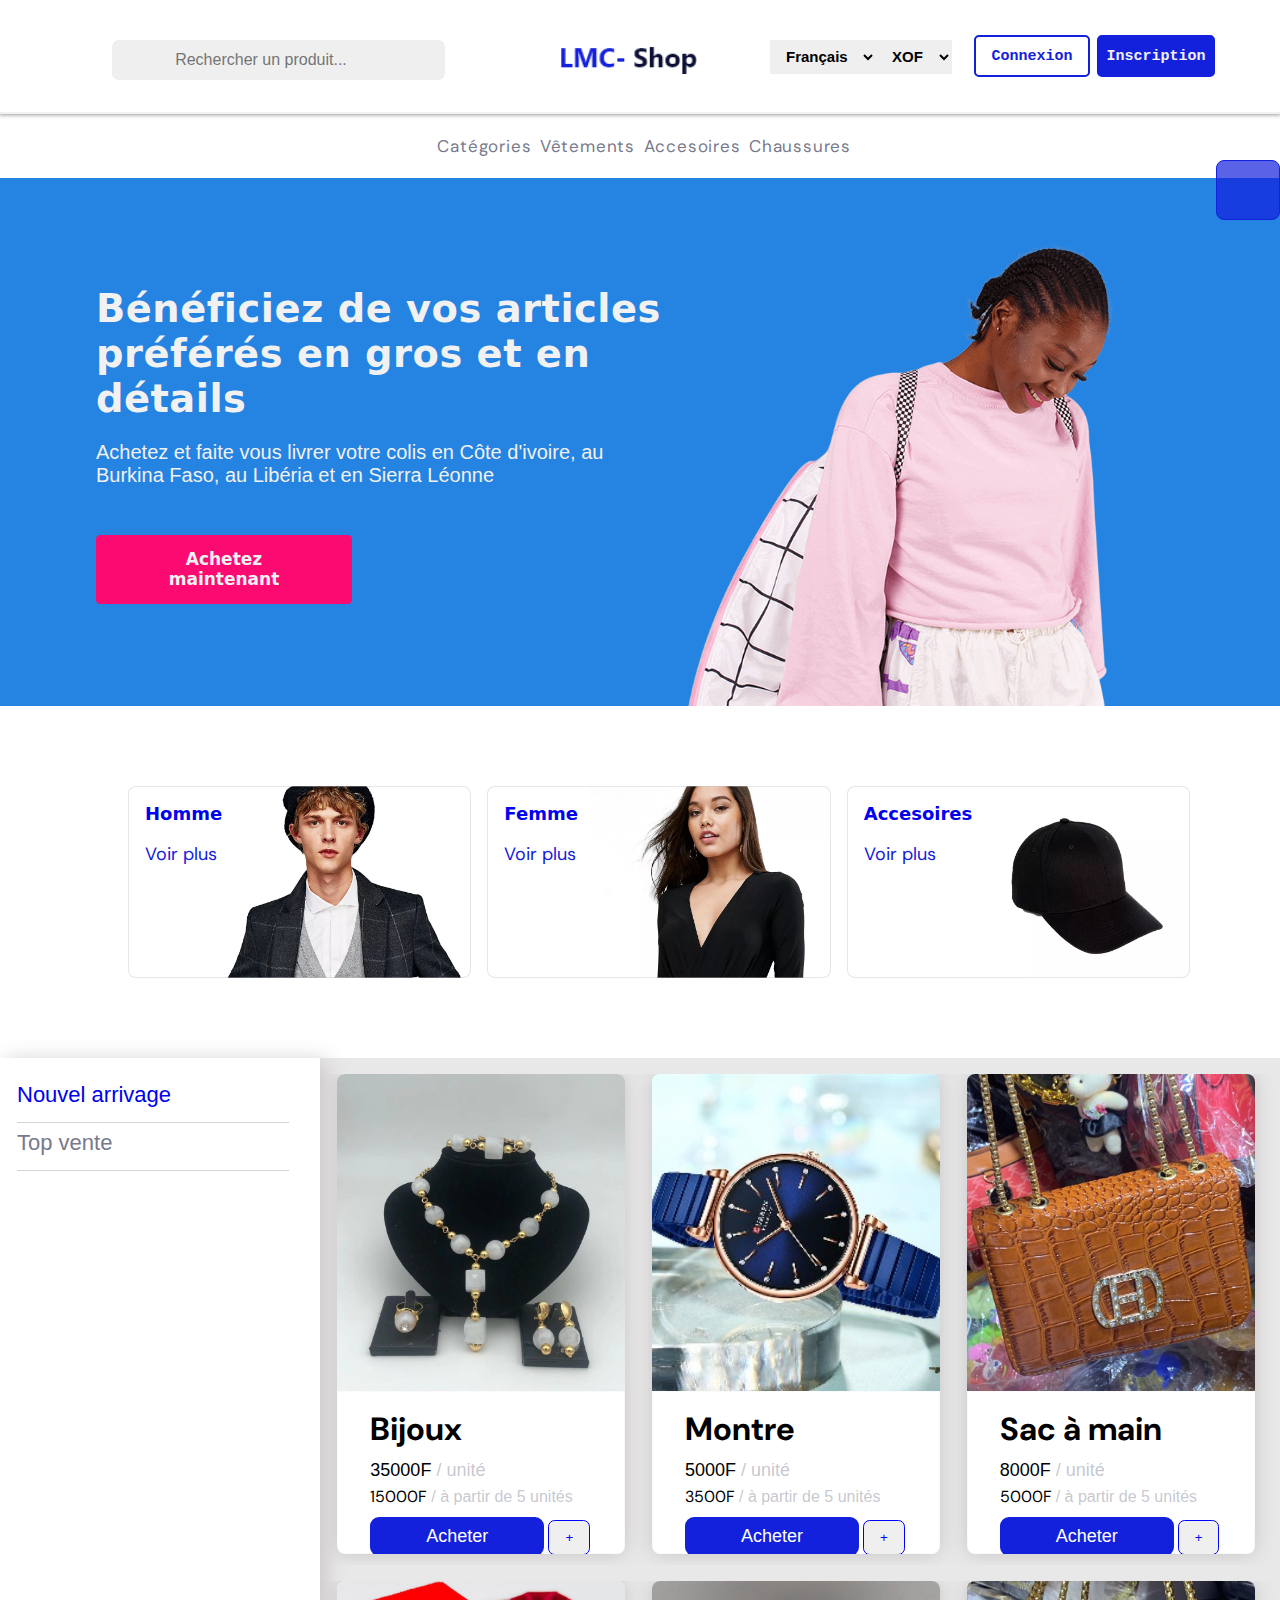
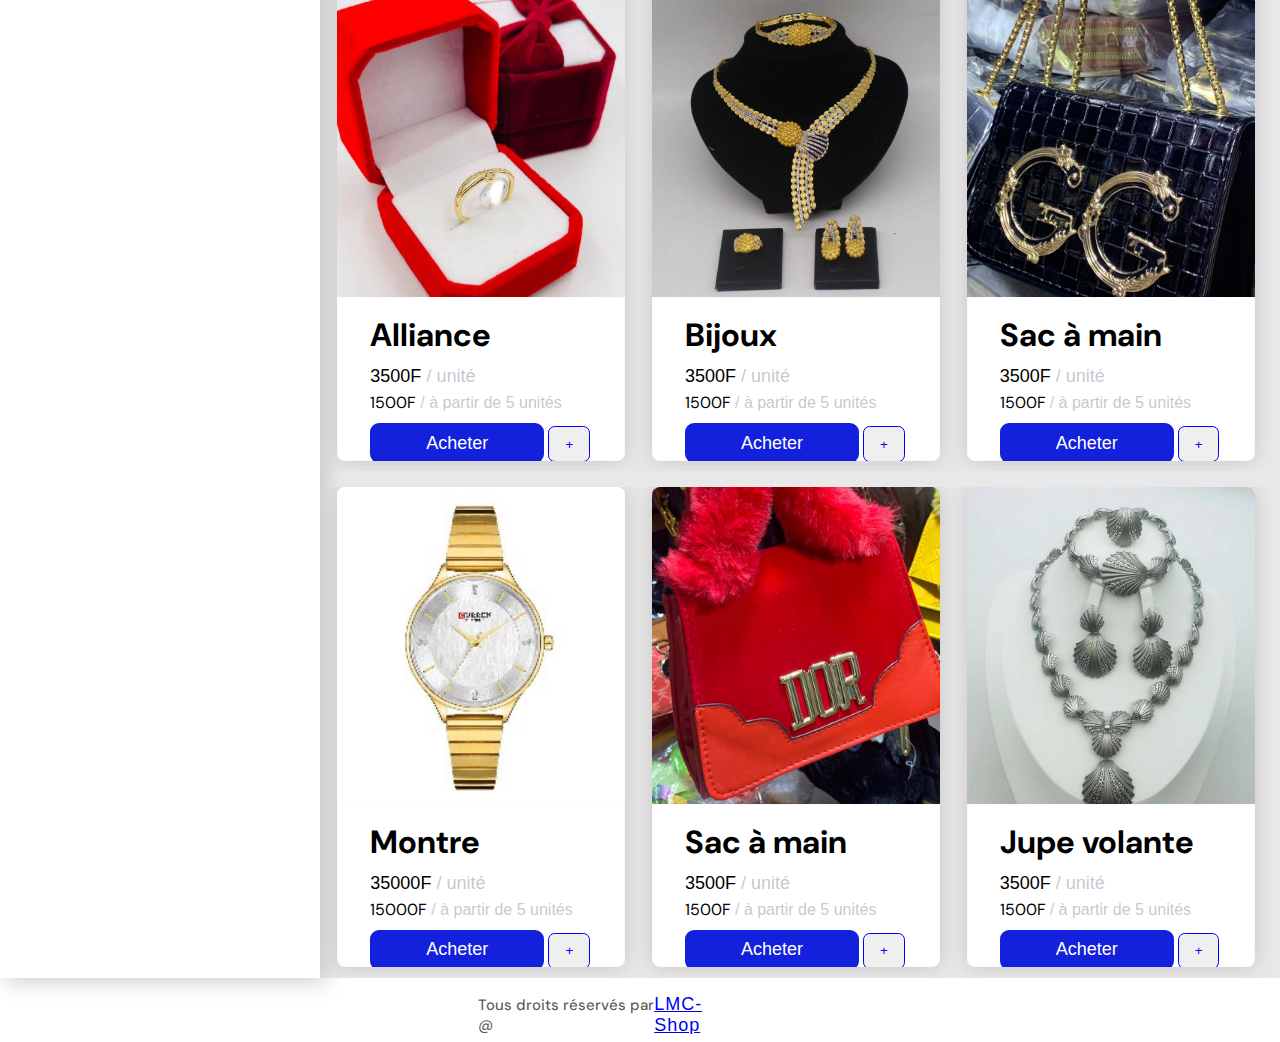
==== commit c9a23675: "Dernière minute" ====
--- a/index.html
+++ b/index.html
@@ -125,196 +125,144 @@
         </div>
       </div>
       <div class="main-center-left">
-        <div class="vetements-top-container">
-          <div class="vetements-top-box">
-            <div class="logo-vetements-container">
-              <img src="images/jupe.png" alt="" class="img-jupes1" />
-            </div>
-            <div class="box-price">
-              <p class="jupe-volante">Jupe volante</p>
-              <p class="prix-unitaire">3500F <span>/ unité </span></p>
-              <p class="reduction">1500F <span>/ à partir de 5 unités</span></p>
-
-              <div class="box-price-button">
-                <button class="boutton-acheter">Achetez</button>
-                <button class="button-plus">+</button>
-              </div>
-            </div>
-          </div>
-          <div class="vetements-top-box">
-            <div class="logo-vetements-container">
-                <img src="images/jupe.png" alt="" class="img-jupes1" />
-              </div>
-              <div class="box-price">
-                <p class="jupe-volante">Jupe volante</p>
-                <p class="prix-unitaire">3500F <span>/ unité </span></p>
-                <p class="reduction">1500F <span>/ à partir de 5 unités</span></p>
-  
-                <div class="box-price-button">
-                  <button class="boutton-acheter">Achetez</button>
-                  <button class="button-plus">+</button>
-                </div>
-              </div>
-          </div>
-          <div class="vetements-top-box">
-            <div class="logo-vetements-container">
-                <img src="images/jupe.png" alt="" class="img-jupes1" />
-              </div>
-              <div class="box-price">
-                <p class="jupe-volante">Jupe volante</p>
-                <p class="prix-unitaire">3500F <span>/ unité </span></p>
-                <p class="reduction">1500F <span>/ à partir de 5 unités</span></p>
-  
-                <div class="box-price-button">
-                  <button class="boutton-acheter">Achetez</button>
-                  <button class="button-plus">+</button>
-                </div>
-              </div>
-          </div>
-          <div class="vetements-top-box">
-            <div class="logo-vetements-container">
-                <img src="images/jupe.png" alt="" class="img-jupes1" />
-              </div>
-              <div class="box-price">
-                <p class="jupe-volante">Jupe volante</p>
-                <p class="prix-unitaire">3500F <span>/ unité </span></p>
-                <p class="reduction">1500F <span>/ à partir de 5 unités</span></p>
-  
-                <div class="box-price-button">
-                  <button class="boutton-acheter">Achetez</button>
-                  <button class="button-plus">+</button>
-                </div>
-              </div>
-          </div>
-        </div>
-        <div class="vetements-center-container">
-            <div class="vetements-top-box">
-              <div class="logo-vetements-container">
-                <img src="images/jupe.png" alt="" class="img-jupes1" />
-              </div>
-              <div class="box-price">
-                <p class="jupe-volante">Jupe volante</p>
-                <p class="prix-unitaire">3500F <span>/ unité </span></p>
-                <p class="reduction">1500F <span>/ à partir de 5 unités</span></p>
-  
-                <div class="box-price-button">
-                  <button class="boutton-acheter">Achetez</button>
-                  <button class="button-plus">+</button>
-                </div>
-              </div>
-            </div>
-            <div class="vetements-top-box">
-              <div class="logo-vetements-container">
-                  <img src="images/jupe.png" alt="" class="img-jupes1" />
-                </div>
-                <div class="box-price">
-                  <p class="jupe-volante">Jupe volante</p>
-                  <p class="prix-unitaire">3500F <span>/ unité </span></p>
-                  <p class="reduction">1500F <span>/ à partir de 5 unités</span></p>
-    
-                  <div class="box-price-button">
-                    <button class="boutton-acheter">Achetez</button>
-                    <button class="button-plus">+</button>
-                  </div>
-                </div>
-            </div>
-            <div class="vetements-top-box">
-              <div class="logo-vetements-container">
-                  <img src="images/jupe.png" alt="" class="img-jupes1" />
-                </div>
-                <div class="box-price">
-                  <p class="jupe-volante">Jupe volante</p>
-                  <p class="prix-unitaire">3500F <span>/ unité </span></p>
-                  <p class="reduction">1500F <span>/ à partir de 5 unités</span></p>
-    
-                  <div class="box-price-button">
-                    <button class="boutton-acheter">Achetez</button>
-                    <button class="button-plus">+</button>
-                  </div>
-                </div>
-            </div>
-            <div class="vetements-top-box">
-              <div class="logo-vetements-container">
-                  <img src="images/jupe.png" alt="" class="img-jupes1" />
-                </div>
-                <div class="box-price">
-                  <p class="jupe-volante">Jupe volante</p>
-                  <p class="prix-unitaire">3500F <span>/ unité </span></p>
-                  <p class="reduction">1500F <span>/ à partir de 5 unités</span></p>
-    
-                  <div class="box-price-button">
-                    <button class="boutton-acheter">Achetez</button>
-                    <button class="button-plus">+</button>
-                  </div>
-                </div>
-            </div>
-          </div>
-        <div class="vetements-bottom-container">
-            <div class="vetements-top-box">
-              <div class="logo-vetements-container">
-                <img src="images/jupe.png" alt="" class="img-jupes1" />
-              </div>
-              <div class="box-price">
-                <p class="jupe-volante">Jupe volante</p>
-                <p class="prix-unitaire">3500F <span>/ unité </span></p>
-                <p class="reduction">1500F <span>/ à partir de 5 unités</span></p>
-  
-                <div class="box-price-button">
-                  <button class="boutton-acheter">Achetez</button>
-                  <button class="button-plus">+</button>
-                </div>
-              </div>
-            </div>
-            <div class="vetements-top-box">
-              <div class="logo-vetements-container">
-                  <img src="images/jupe.png" alt="" class="img-jupes1" />
-                </div>
-                <div class="box-price">
-                  <p class="jupe-volante">Jupe volante</p>
-                  <p class="prix-unitaire">3500F <span>/ unité </span></p>
-                  <p class="reduction">1500F <span>/ à partir de 5 unités</span></p>
-    
-                  <div class="box-price-button">
-                    <button class="boutton-acheter">Achetez</button>
-                    <button class="button-plus">+</button>
-                  </div>
-                </div>
-            </div>
-            <div class="vetements-top-box">
-              <div class="logo-vetements-container">
-                  <img src="images/jupe.png" alt="" class="img-jupes1" />
-                </div>
-                <div class="box-price">
-                  <p class="jupe-volante">Jupe volante</p>
-                  <p class="prix-unitaire">3500F <span>/ unité </span></p>
-                  <p class="reduction">1500F <span>/ à partir de 5 unités</span></p>
-    
-                  <div class="box-price-button">
-                    <button class="boutton-acheter">Achetez</button>
-                    <button class="button-plus">+</button>
-                  </div>
-                </div>
-            </div>
-            <div class="vetements-top-box">
-              <div class="logo-vetements-container">
-                  <img src="images/jupe.png" alt="" class="img-jupes1" />
-                </div>
-                <div class="box-price">
-                  <p class="jupe-volante">Jupe volante</p>
-                  <p class="prix-unitaire">3500F <span>/ unité </span></p>
-                  <p class="reduction">1500F <span>/ à partir de 5 unités</span></p>
-    
-                  <div class="box-price-button">
-                    <button class="boutton-acheter">Achetez</button>
-                    <button class="button-plus">+</button>
-                  </div>
-                </div>
-            </div>
-          </div>
-          <div class="main-center-left-bottom">
-            <button class="boutton-bottom">Voir plus</button>
-
-          </div>
+        <div class="vetements-container">
+          <div class="vetements-top-box">
+            <div class="logo-vetements-container">
+              <img src="images/colier-affic.png" alt="" class="img-jupes1" />
+            </div>
+            <div class="prix-vente">
+              <h1>Bijoux</h1>
+              <p class="prix-de-vente">35000F <span>/ unité </span></p>
+              <p class="ristoune">15000F <span>/ à partir de 5 unités</span></p>
+              <button class="achat"><a href="doc.html">Acheter</a></button>
+              <button class="add">+</button>
+
+            </div>
+            
+          </div>
+          <div class="vetements-top-box">
+            <div class="logo-vetements-container">
+              <img src="images/spahir.png" alt="" class="img-jupes1" />
+            </div>
+            <div class="prix-vente">
+              <h1>Montre</h1>
+              <p class="prix-de-vente">5000F <span>/ unité </span></p>
+              <p class="ristoune">3500F <span>/ à partir de 5 unités</span></p>
+              <button class="achat"><a href="doc.html">Acheter</a></button>
+              <button class="add">+</button>
+
+            </div>
+            
+          </div>
+          <div class="vetements-top-box">
+            <div class="logo-vetements-container">
+              <img src="images/sac01.png" alt="" class="img-jupes1" />
+            </div>
+            <div class="prix-vente">
+              <h1>Sac à main</h1>
+              <p class="prix-de-vente">8000F <span>/ unité </span></p>
+              <p class="ristoune">5000F <span>/ à partir de 5 unités</span></p>
+              <button class="achat"><a href="doc.html">Acheter</a></button>
+              <button class="add">+</button>
+
+            </div>
+            
+          </div>
+          
+        </div>
+        <div class="vetements-container">
+          <div class="vetements-top-box">
+            <div class="logo-vetements-container">
+              <img src="images/bague.png" alt="" class="img-jupes1" />
+            </div>
+            <div class="prix-vente">
+              <h1>Alliance</h1>
+              <p class="prix-de-vente">3500F <span>/ unité </span></p>
+              <p class="ristoune">1500F <span>/ à partir de 5 unités</span></p>
+              <button class="achat"><a href="doc.html">Acheter</a></button>
+              <button class="add">+</button>
+
+            </div>
+            
+          </div>
+          <div class="vetements-top-box">
+            <div class="logo-vetements-container">
+              <img src="images/collier03.png" alt="" class="img-jupes1" />
+            </div>
+            <div class="prix-vente">
+              <h1>Bijoux</h1>
+              <p class="prix-de-vente">3500F <span>/ unité </span></p>
+              <p class="ristoune">1500F <span>/ à partir de 5 unités</span></p>
+              <button class="achat"><a href="doc.html">Acheter</a></button>
+              <button class="add">+</button>
+
+            </div>
+            
+          </div>
+          <div class="vetements-top-box">
+            <div class="logo-vetements-container">
+              <img src="images/sac07.png" alt="" class="img-jupes1" />
+            </div>
+            <div class="prix-vente">
+              <h1>Sac à main</h1>
+              <p class="prix-de-vente">3500F <span>/ unité </span></p>
+              <p class="ristoune">1500F <span>/ à partir de 5 unités</span></p>
+              <button class="achat"><a href="doc.html">Acheter</a></button>
+              <button class="add">+</button>
+
+            </div>
+            
+          </div>
+          
+        </div>
+        <div class="vetements-container">
+          <div class="vetements-top-box">
+            <div class="logo-vetements-container">
+              <img src="images/gold.png" alt="" class="img-jupes1" />
+            </div>
+            <div class="prix-vente">
+              <h1>Montre</h1>
+              <p class="prix-de-vente">35000F <span>/ unité </span></p>
+              <p class="ristoune">15000F <span>/ à partir de 5 unités</span></p>
+              <button class="achat"><a href="doc.html">Acheter</a></button>
+              <button class="add">+</button>
+
+            </div>
+            
+          </div>
+          <div class="vetements-top-box">
+            <div class="logo-vetements-container">
+              <img src="images/sac03.png" alt="" class="img-jupes1" />
+            </div>
+            <div class="prix-vente">
+              <h1>Sac à main</h1>
+              <p class="prix-de-vente">3500F <span>/ unité </span></p>
+              <p class="ristoune">1500F <span>/ à partir de 5 unités</span></p>
+              <button class="achat"><a href="doc.html">Acheter</a></button>
+              <button class="add">+</button>
+
+            </div>
+            
+          </div>
+          <div class="vetements-top-box">
+            <div class="logo-vetements-container">
+              <img src="images/colier-blanc.png" alt="" class="img-jupes1" />
+            </div>
+            <div class="prix-vente">
+              <h1>Jupe volante</h1>
+              <p class="prix-de-vente">3500F <span>/ unité </span></p>
+              <p class="ristoune">1500F <span>/ à partir de 5 unités</span></p>
+              <button class="achat"><a href="doc.html">Acheter</a></button>
+              <button class="add">+</button>
+
+            </div>
+            
+          </div>
+          
+        </div>
+        
+          
+      
       </div>
       </div>
        
--- a/css/main.css
+++ b/css/main.css
@@ -213,12 +213,27 @@
   margin-left: 8em;
   width: 40%;
   height: 100%;
+  
+}
+
+.img-container:hover{
+  transform: scale(1.15);
+  transition: ease 0.5s;
+  border: transparent;
+}
+
+.img-container img{
+  object-fit: cover;
+  cursor: pointer;
+  width: 100%;
+  height: 100%;
 }
 
 .images-bottom{
   height: 6em;
   display: flex;
   padding-left: 8em;
+  margin-left: 3.5em;
 }
 
 .little-image{
@@ -226,6 +241,12 @@
   width: 8%;
   margin-left: 1em;
   border-radius: 0.2em;
+}
+
+.little-image img{
+  height: 100%;
+  object-fit: cover;
+  width: 100%;
 }
 
 
@@ -417,6 +438,7 @@
 .box-img img{
   width: 100%;
   object-fit: contain;
+  height: 100%;
 }
 
 
@@ -765,7 +787,7 @@
 
 .section-main-center{
   width: 100%;
-  height: 85em;
+  height: 95em;
   display: flex;
 }
 
@@ -909,9 +931,9 @@
 
 .main-center-left{
   display: flex;
-  flex-direction: column;
   width: 75%;
   background-color: rgba(198, 196, 196, 0.387);
+  flex-direction: column;
   
 }
 
@@ -957,6 +979,17 @@
 }
 
 
+.vetements-container{
+  height: 24em;
+  width: 100%;
+  display: flex;
+  overflow: hidden;
+  padding-right: 1em;
+  margin-top: 1em;
+  background-color: transparent;
+}
+
+
 
 .vetements-center-container{
   height: 24em;
@@ -981,38 +1014,120 @@
 
 
 
+.vetements-container{
+  height: 70rem;
+  width: 100%;
+  display: flex;
+  overflow: hidden;
+  justify-content: space-around;
+}
+
+
 
 
 
 
 .vetements-top-box{
-  border: 1px solid rgb(198, 196, 196);
-  width: 30em;
+  border: transparent;
+  width: 18em;
   overflow: hidden;
   margin-left: 0.5em;
   border-radius: 0.5em;
   box-shadow: 0 0 20px 0px rgb(198, 196, 196);
   background-color: white;
-}
+  height: 48rem;
+}
+
+.achat{
+  padding: 0.4em 3em;
+  font-size: 18px;
+  background-color: #1320DC;
+  border-radius: 0.5em;
+  border: 2px solid #1320DC;
+  margin-top: 10px;
+  
+}
+
+.achat:hover{
+  background-color: white;
+  color: #1320DC;
+  transition: all 0.5s;
+  cursor: pointer;
+}
+
+
+.achat a{
+  text-decoration: none;
+  color: white;
+  height: 100%;
+}
+
+.achat a:hover{
+  color: blue;
+}
+
+.add{
+  border: 1px solid blue;
+  padding: 0.7em 1.2em;
+  border-radius: 0.5em;
+  color: blue;
+}
+
+.add:hover{
+  background-color: blue;
+  color: white;
+  transition: all 0.5s;
+  cursor: pointer;
+}
+
 
 
 .logo-vetements-container{
   width: 100%;
-  height: 100%;
-  overflow: hidden;
+  height: 66%;
+  overflow: hidden;
+  display: flex;
   box-shadow: 0 0 0px 0px #b6b6ba;
   
   
   
 }
 
-.vetements-top-box:hover{
-  background-color: #ed84b239;
-  transition: all 0.3s;
-  cursor: pointer;
-  transform: matrix3d(100);
-  border: 4px solid red;
-}
+
+.logo-vetements-container:hover{
+  cursor: pointer;
+  transition: all 0.8s;
+  transform: scale(1.28);
+  box-shadow: 0 0 0 black;
+}
+
+
+.prix-vente{
+  border: 1px solid #b6b6ba13;
+  height: 34%;
+  padding-left: 2em;
+  padding-top: 1em;
+  border-bottom-left-radius: 0.5em;
+  border-bottom-right-radius: 0.5em;
+}
+.prix-vente:hover{
+  transition: all 0.8s;
+  transform: scale(1.08);
+  box-shadow: 0 0 0 black;
+  cursor: pointer;
+
+}
+
+.prix-de-vente{
+  font-size: 18px;
+  margin-top: 10px;
+  margin-bottom: 5px;
+  font-family: Verdana, Geneva, Tahoma, sans-serif;
+}
+
+
+
+
 .img-jupes1{
   object-fit: cover;
   width: 100%;
